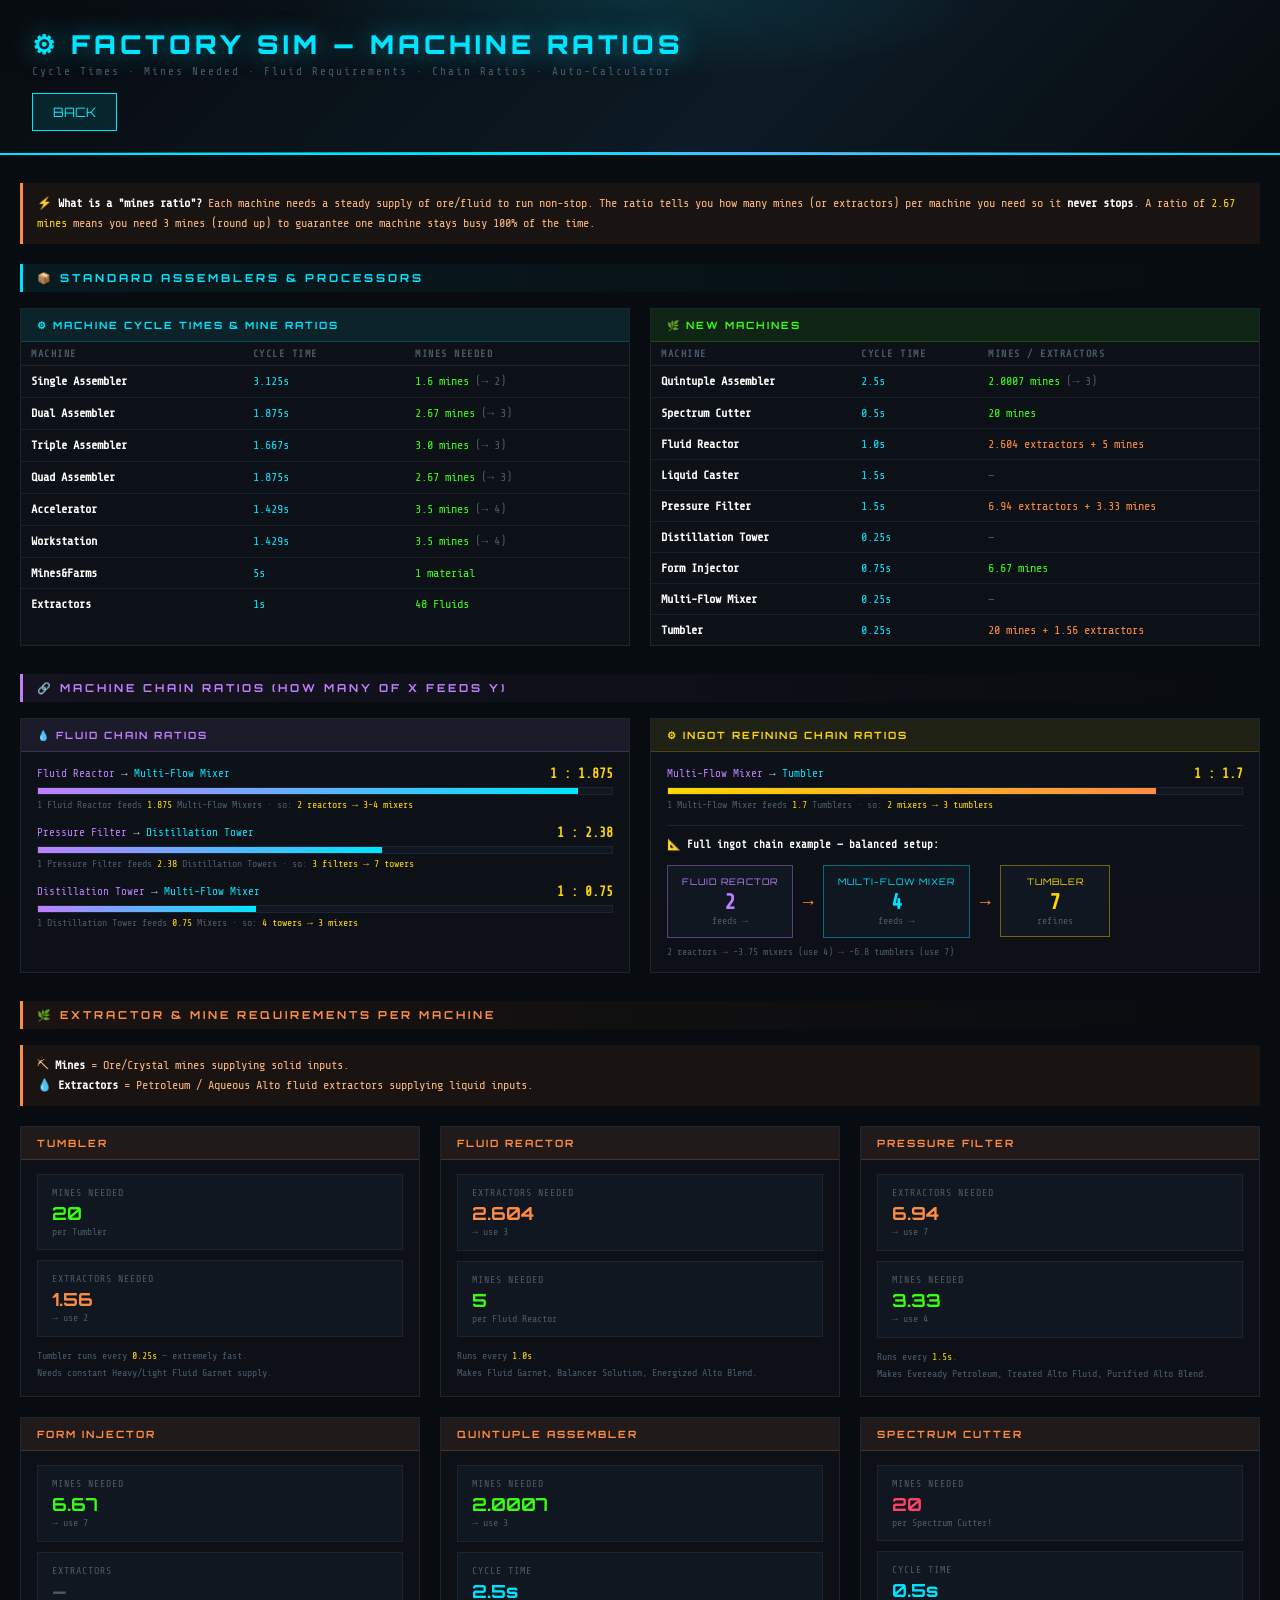
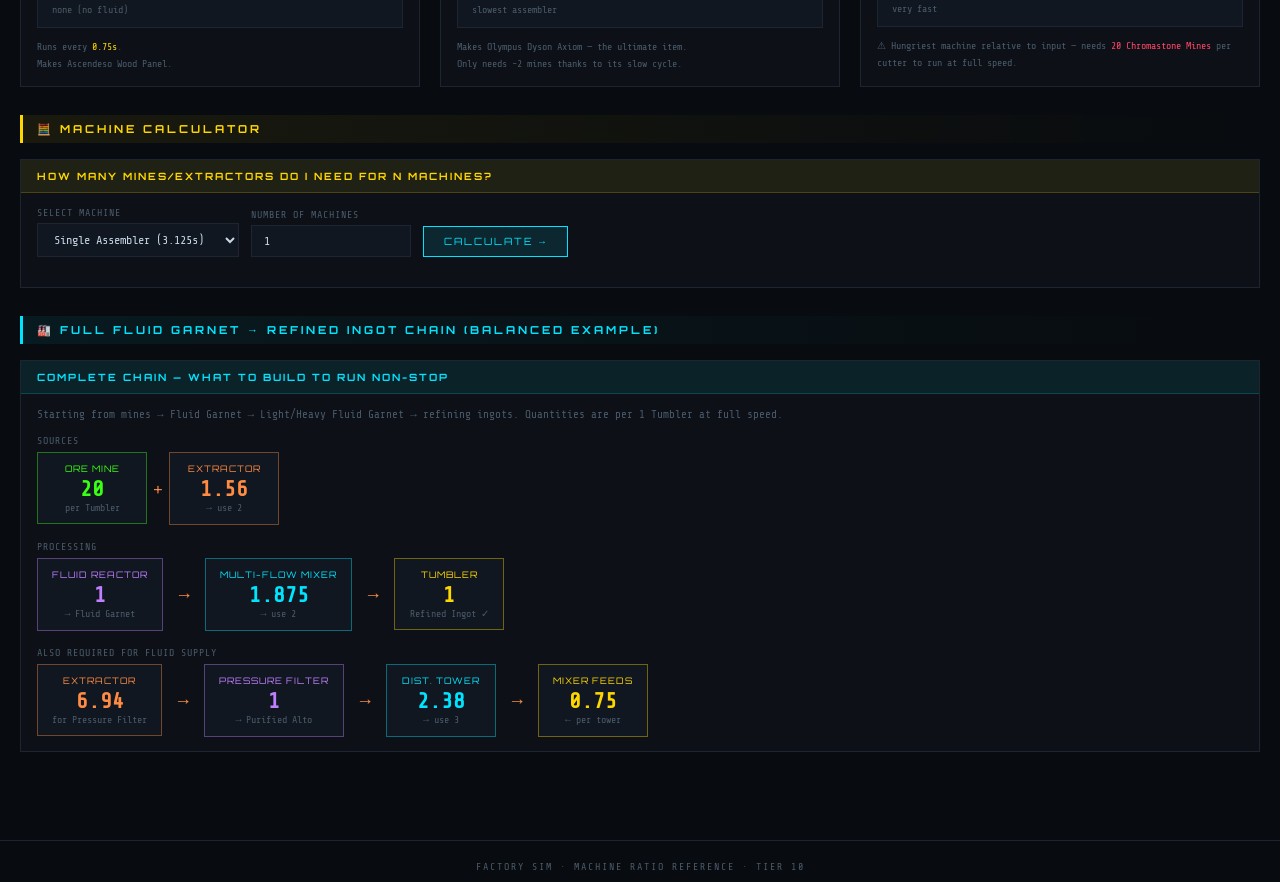
==== calc.html @ 7d34af4c "Update calc.html" ====
<!DOCTYPE html>
<html lang="en">
<head>
<meta charset="UTF-8">
<meta name="viewport" content="width=device-width, initial-scale=1.0">
<title>Factory Sim — Machine Ratios</title>
<style>
  @import url('https://fonts.googleapis.com/css2?family=Share+Tech+Mono&family=Orbitron:wght@400;700;900&family=Exo+2:wght@300;400;600;700&display=swap');

  :root {
    --bg: #080b0f;
    --panel: #0d1117;
    --panel2: #111720;
    --border: #1c2530;
    --accent: #00e5ff;
    --green: #39ff14;
    --orange: #ff8c42;
    --purple: #bf7fff;
    --gold: #ffd700;
    --red: #ff4466;
    --text: #c8d8e8;
    --dim: #4a5a6a;
  }

  * { box-sizing: border-box; margin: 0; padding: 0; }

  body {
    background: var(--bg);
    color: var(--text);
    font-family: 'Exo 2', sans-serif;
    font-size: 13px;
    min-height: 100vh;
  }

  body::before {
    content: '';
    position: fixed;
    inset: 0;
    background: repeating-linear-gradient(0deg, transparent, transparent 3px, rgba(0,229,255,0.012) 3px, rgba(0,229,255,0.012) 4px);
    pointer-events: none;
    z-index: 999;
  }

  /* ── HEADER ── */
  header {
    padding: 28px 32px 22px;
    border-bottom: 2px solid var(--accent);
    background: linear-gradient(135deg, #080b0f, #0d1a24 60%, #080b0f);
    position: relative;
    overflow: hidden;
  }
  header::after {
    content: '';
    position: absolute;
    bottom: 0; left: 0; right: 0; height: 1px;
    background: linear-gradient(90deg, transparent, var(--accent) 40%, var(--purple) 60%, transparent);
  }
  header .glow {
    position: absolute; top: -80px; left: 50%;
    transform: translateX(-50%);
    width: 700px; height: 160px;
    background: radial-gradient(ellipse, rgba(0,229,255,0.12), transparent 70%);
    pointer-events: none;
  }
  h1 {
    font-family: 'Orbitron', sans-serif;
    font-size: 26px; font-weight: 900;
    letter-spacing: 4px; text-transform: uppercase;
    color: var(--accent);
    text-shadow: 0 0 24px rgba(0,229,255,0.5);
  }
  .btn { font-family: 'Orbitron', sans-serif; padding: 10px 20px; background: rgba(0,229,255,0.1); border: 1px solid var(--accent); color: var(--accent); cursor: pointer; text-decoration: none; }
  .btn:hover { background: rgba(0,229,255,0.22); }
  .panel { background: var(--panel); border: 1px solid var(--border); padding: 20px; margin-bottom: 20px; }
  .result-item { font-family: 'Share Tech Mono', monospace; padding: 5px; border-bottom: 1px solid var(--border); display: flex; justify-content: space-between; }
  .subtitle { font-family: 'Share Tech Mono', monospace; color: var(--dim); font-size: 11px; letter-spacing: 2px; margin-top: 5px; }

  /* ── LAYOUT ── */
  .container { max-width: 1300px; margin: 0 auto; padding: 28px 20px 60px; }

  .row { display: grid; grid-template-columns: 1fr 1fr; gap: 20px; margin-bottom: 28px; }
  .row-3 { grid-template-columns: 1fr 1fr 1fr; }
  .row-1 { grid-template-columns: 1fr; }

  /* ── CARDS ── */
  .card {
    background: var(--panel);
    border: 1px solid var(--border);
    padding: 0;
    overflow: hidden;
  }

  .card-head {
    font-family: 'Orbitron', sans-serif;
    font-size: 10px; font-weight: 700;
    letter-spacing: 2px; text-transform: uppercase;
    padding: 10px 16px;
    display: flex; align-items: center; gap: 8px;
  }
  .card-head.cyan  { background: rgba(0,229,255,0.08); color: var(--accent);  border-bottom: 1px solid rgba(0,229,255,0.2); }
  .card-head.green { background: rgba(57,255,20,0.08);  color: var(--green);   border-bottom: 1px solid rgba(57,255,20,0.2); }
  .card-head.orange{ background: rgba(255,140,66,0.08); color: var(--orange);  border-bottom: 1px solid rgba(255,140,66,0.2); }
  .card-head.purple{ background: rgba(191,127,255,0.08);color: var(--purple);  border-bottom: 1px solid rgba(191,127,255,0.2); }
  .card-head.gold  { background: rgba(255,215,0,0.08);  color: var(--gold);    border-bottom: 1px solid rgba(255,215,0,0.2); }

  .card-body { padding: 14px 16px; }

  /* ── MACHINE TABLE ── */
  .mtable { width: 100%; border-collapse: collapse; }
  .mtable th {
    font-family: 'Share Tech Mono', monospace;
    font-size: 10px; letter-spacing: 1.5px; text-transform: uppercase;
    color: var(--dim); padding: 6px 10px; text-align: left;
    border-bottom: 1px solid var(--border);
  }
  .mtable td {
    font-family: 'Share Tech Mono', monospace;
    font-size: 12px; padding: 8px 10px;
    border-bottom: 1px solid rgba(28,37,48,0.7);
    vertical-align: middle;
  }
  .mtable tr:last-child td { border-bottom: none; }
  .mtable tr:hover td { background: rgba(0,229,255,0.03); }

  .mname { color: #fff; font-weight: 600; }
  .mtime { color: var(--accent); }
  .mmines { color: var(--green); }
  .mextract { color: var(--orange); }

  /* ── RATIO BARS ── */
  .ratio-item {
    margin-bottom: 14px;
  }
  .ratio-item:last-child { margin-bottom: 0; }

  .ratio-label {
    font-family: 'Share Tech Mono', monospace;
    font-size: 11px; color: var(--text);
    margin-bottom: 6px;
    display: flex; justify-content: space-between; align-items: center;
  }
  .ratio-label .from { color: var(--purple); }
  .ratio-label .to   { color: var(--accent); }
  .ratio-label .val  { color: var(--gold); font-weight: 700; font-size: 13px; }

  .ratio-track {
    height: 8px; background: var(--panel2);
    border: 1px solid var(--border); position: relative; overflow: hidden;
  }
  .ratio-fill {
    height: 100%; position: absolute; top: 0; left: 0;
    background: linear-gradient(90deg, var(--purple), var(--accent));
    transition: width 0.6s cubic-bezier(.4,0,.2,1);
  }

  /* ── CHAIN FLOW ── */
  .chain-flow {
    display: flex; flex-wrap: wrap;
    align-items: center; gap: 0;
  }

  .chain-node {
    background: var(--panel2);
    border: 1px solid var(--border);
    padding: 10px 14px;
    text-align: center;
    min-width: 110px;
    position: relative;
  }
  .chain-node .cn-name {
    font-family: 'Orbitron', sans-serif;
    font-size: 9px; letter-spacing: 1px;
    text-transform: uppercase; margin-bottom: 4px;
  }
  .chain-node .cn-count {
    font-family: 'Share Tech Mono', monospace;
    font-size: 22px; font-weight: 700; line-height: 1;
  }
  .chain-node .cn-label {
    font-family: 'Share Tech Mono', monospace;
    font-size: 10px; color: var(--dim); margin-top: 2px;
  }

  .chain-arrow {
    font-size: 18px; color: var(--orange);
    padding: 0 6px; flex-shrink: 0;
  }

  .cn-mine  { border-color: rgba(57,255,20,0.4);  }
  .cn-mine .cn-name  { color: var(--green); }
  .cn-mine .cn-count { color: var(--green); }

  .cn-extract { border-color: rgba(255,140,66,0.4); }
  .cn-extract .cn-name  { color: var(--orange); }
  .cn-extract .cn-count { color: var(--orange); }

  .cn-machine { border-color: rgba(0,229,255,0.4);  }
  .cn-machine .cn-name  { color: var(--accent); }
  .cn-machine .cn-count { color: var(--accent); }

  .cn-machine2 { border-color: rgba(191,127,255,0.4); }
  .cn-machine2 .cn-name  { color: var(--purple); }
  .cn-machine2 .cn-count { color: var(--purple); }

  /* ── CALCULATOR ── */
  .calc-row {
    display: flex; gap: 12px; align-items: flex-end; margin-bottom: 16px; flex-wrap: wrap;
  }
  .calc-group { display: flex; flex-direction: column; gap: 5px; }
  .calc-group label {
    font-family: 'Share Tech Mono', monospace;
    font-size: 10px; color: var(--dim); letter-spacing: 1px; text-transform: uppercase;
  }
  select, input[type=number] {
    background: var(--panel2);
    border: 1px solid var(--border);
    color: var(--text);
    font-family: 'Share Tech Mono', monospace;
    font-size: 12px;
    padding: 8px 12px;
    outline: none;
    min-width: 160px;
    transition: border-color 0.2s;
  }
  select:focus, input[type=number]:focus { border-color: var(--accent); }
  select option { background: #111720; }

  .calc-btn {
    background: rgba(0,229,255,0.1);
    border: 1px solid var(--accent);
    color: var(--accent);
    font-family: 'Orbitron', monospace;
    font-size: 10px; letter-spacing: 2px;
    padding: 8px 20px; cursor: pointer;
    text-transform: uppercase; transition: all 0.2s;
  }
  .calc-btn:hover { background: rgba(0,229,255,0.2); }

  .calc-result {
    background: var(--panel2);
    border: 1px solid var(--border);
    padding: 14px 16px;
    font-family: 'Share Tech Mono', monospace;
    font-size: 12px;
    line-height: 2;
    min-height: 60px;
    display: none;
  }
  .calc-result.show { display: block; }
  .cr-line { display: flex; align-items: center; gap: 10px; flex-wrap: wrap; }
  .cr-num  { font-size: 20px; font-weight: 700; color: var(--gold); }
  .cr-unit { color: var(--dim); }
  .cr-sep  { color: var(--border); margin: 0 4px; }

  /* ── NOTE BOX ── */
  .note {
    background: rgba(255,140,66,0.07);
    border-left: 3px solid var(--orange);
    padding: 10px 14px; margin-bottom: 20px;
    font-size: 12px; color: #ffb87a;
    font-family: 'Share Tech Mono', monospace;
    line-height: 1.7;
  }

  .info-grid {
    display: grid; grid-template-columns: repeat(auto-fill, minmax(200px, 1fr));
    gap: 10px;
  }
  .info-tile {
    background: var(--panel2);
    border: 1px solid var(--border);
    padding: 12px 14px;
  }
  .info-tile .it-label {
    font-family: 'Share Tech Mono', monospace;
    font-size: 10px; color: var(--dim); letter-spacing: 1px;
    text-transform: uppercase; margin-bottom: 4px;
  }
  .info-tile .it-val {
    font-family: 'Orbitron', sans-serif;
    font-size: 18px; font-weight: 700;
  }
  .info-tile .it-sub {
    font-family: 'Share Tech Mono', monospace;
    font-size: 10px; color: var(--dim); margin-top: 2px;
  }

  /* section title */
  .sec-title {
    font-family: 'Orbitron', sans-serif;
    font-size: 11px; font-weight: 700; letter-spacing: 3px;
    text-transform: uppercase;
    padding: 7px 14px;
    margin-bottom: 16px;
    border-left: 3px solid var(--accent);
    background: linear-gradient(90deg, rgba(0,229,255,0.07), transparent);
    color: var(--accent);
  }
  .sec-title.green  { border-color: var(--green);  background: linear-gradient(90deg,rgba(57,255,20,.07),transparent); color:var(--green); }
  .sec-title.orange { border-color: var(--orange); background: linear-gradient(90deg,rgba(255,140,66,.07),transparent); color:var(--orange); }
  .sec-title.purple { border-color: var(--purple); background: linear-gradient(90deg,rgba(191,127,255,.07),transparent); color:var(--purple); }
  .sec-title.gold   { border-color: var(--gold);   background: linear-gradient(90deg,rgba(255,215,0,.07),transparent); color:var(--gold); }

  /* highlight */
  em { font-style: normal; color: var(--gold); }
  strong { color: #fff; }

  @media(max-width:700px) {
    .row, .row-3 { grid-template-columns: 1fr; }
    h1 { font-size: 18px; }
    .chain-flow { flex-direction: column; align-items: flex-start; }
    .chain-arrow { transform: rotate(90deg); }
  }
</style>
</head>
<body>

<header>
  <div class="glow"></div>
  <h1>⚙ Factory Sim — Machine Ratios</h1>
  <div class="subtitle">Cycle Times · Mines Needed · Fluid Requirements · Chain Ratios · Auto-Calculator</div>
  <div style="margin-top: 15px;">
  <a href="index.html" class="btn btn-primary" style="text-decoration: none; display: inline-block;">
     BACK
  </a>
  </div>
</header>

<div class="container">

  <!-- INTRO NOTE -->
  <div class="note">
    ⚡ <strong>What is a "mines ratio"?</strong>  Each machine needs a steady supply of ore/fluid to run non-stop.
    The ratio tells you how many mines (or extractors) per machine you need so it <strong>never stops</strong>.
    A ratio of <em>2.67 mines</em> means you need 3 mines (round up) to guarantee one machine stays busy 100% of the time.
  </div>

  <!-- ═══════════════════════════════════════════════ -->
  <!--  SECTION 1 — STANDARD MACHINES                  -->
  <!-- ═══════════════════════════════════════════════ -->
  <div class="sec-title">📦 Standard Assemblers & Processors</div>

  <div class="row">
    <div class="card">
      <div class="card-head cyan">⚙ Machine Cycle Times & Mine Ratios</div>
      <div class="card-body" style="padding:0;">
        <table class="mtable">
          <tr>
            <th>Machine</th>
            <th>Cycle Time</th>
            <th>Mines Needed</th>
          </tr>
          <tr>
            <td class="mname">Single Assembler</td>
            <td class="mtime">3.125s</td>
            <td class="mmines">1.6 mines <span style="color:var(--dim)">(→ 2)</span></td>
          </tr>
          <tr>
            <td class="mname">Dual Assembler</td>
            <td class="mtime">1.875s</td>
            <td class="mmines">2.67 mines <span style="color:var(--dim)">(→ 3)</span></td>
          </tr>
          <tr>
            <td class="mname">Triple Assembler</td>
            <td class="mtime">1.667s</td>
            <td class="mmines">3.0 mines <span style="color:var(--dim)">(→ 3)</span></td>
          </tr>
          <tr>
            <td class="mname">Quad Assembler</td>
            <td class="mtime">1.875s</td>
            <td class="mmines">2.67 mines <span style="color:var(--dim)">(→ 3)</span></td>
          </tr>
          <tr>
            <td class="mname">Accelerator</td>
            <td class="mtime">1.429s</td>
            <td class="mmines">3.5 mines <span style="color:var(--dim)">(→ 4)</span></td>
          </tr>
          <tr>
            <td class="mname">Workstation</td>
            <td class="mtime">1.429s</td>
            <td class="mmines">3.5 mines <span style="color:var(--dim)">(→ 4)</span></td>
          </tr>
          <tr>
            <td class="mname">Mines&Farms</td>
            <td class="mtime">5s</td>
            <td class="mmines">1 material</td>
          </tr>
          <tr>
            <td class="mname">Extractors</td>
            <td class="mtime">1s</td>
            <td class="mmines">48 Fluids</td>
          </tr>
        </table>
      </div>
    </div>

    <div class="card">
      <div class="card-head green">🌿 New Machines</div>
      <div class="card-body" style="padding:0;">
        <table class="mtable">
          <tr>
            <th>Machine</th>
            <th>Cycle Time</th>
            <th>Mines / Extractors</th>
          </tr>
          <tr>
            <td class="mname">Quintuple Assembler</td>
            <td class="mtime">2.5s</td>
            <td class="mmines">2.0007 mines <span style="color:var(--dim)">(→ 3)</span></td>
          </tr>
          <tr>
            <td class="mname">Spectrum Cutter</td>
            <td class="mtime">0.5s</td>
            <td class="mmines">20 mines</td>
          </tr>
          <tr>
            <td class="mname">Fluid Reactor</td>
            <td class="mtime">1.0s</td>
            <td class="mextract">2.604 extractors + 5 mines</td>
          </tr>
          <tr>
            <td class="mname">Liquid Caster</td>
            <td class="mtime">1.5s</td>
            <td class="mmines" style="color:var(--dim)">—</td>
          </tr>
          <tr>
            <td class="mname">Pressure Filter</td>
            <td class="mtime">1.5s</td>
            <td class="mextract">6.94 extractors + 3.33 mines</td>
          </tr>
          <tr>
            <td class="mname">Distillation Tower</td>
            <td class="mtime">0.25s</td>
            <td class="mmines" style="color:var(--dim)">—</td>
          </tr>
          <tr>
            <td class="mname">Form Injector</td>
            <td class="mtime">0.75s</td>
            <td class="mmines">6.67 mines</td>
          </tr>
          <tr>
            <td class="mname">Multi-Flow Mixer</td>
            <td class="mtime">0.25s</td>
            <td class="mmines" style="color:var(--dim)">—</td>
          </tr>
          <tr>
            <td class="mname">Tumbler</td>
            <td class="mtime">0.25s</td>
            <td class="mextract">20 mines + 1.56 extractors</td>
          </tr>
        </table>
      </div>
    </div>
  </div>

  <!-- ═══════════════════════════════════════════════ -->
  <!--  SECTION 2 — CHAIN RATIOS                       -->
  <!-- ═══════════════════════════════════════════════ -->
  <div class="sec-title purple">🔗 Machine Chain Ratios (how many of X feeds Y)</div>

  <div class="row">
    <!-- Fluid chain -->
    <div class="card">
      <div class="card-head purple">💧 Fluid Chain Ratios</div>
      <div class="card-body">

        <div class="ratio-item">
          <div class="ratio-label">
            <span><span class="from">Fluid Reactor</span> → <span class="to">Multi-Flow Mixer</span></span>
            <span class="val">1 : 1.875</span>
          </div>
          <div class="ratio-track"><div class="ratio-fill" style="width:94%"></div></div>
          <div style="font-family:Share Tech Mono,monospace;font-size:10px;color:var(--dim);margin-top:4px;">
            1 Fluid Reactor feeds <em>1.875</em> Multi-Flow Mixers · so: <em>2 reactors → 3-4 mixers</em>
          </div>
        </div>

        <div class="ratio-item">
          <div class="ratio-label">
            <span><span class="from">Pressure Filter</span> → <span class="to">Distillation Tower</span></span>
            <span class="val">1 : 2.38</span>
          </div>
          <div class="ratio-track"><div class="ratio-fill" style="width:60%"></div></div>
          <div style="font-family:Share Tech Mono,monospace;font-size:10px;color:var(--dim);margin-top:4px;">
            1 Pressure Filter feeds <em>2.38</em> Distillation Towers · so: <em>3 filters → 7 towers</em>
          </div>
        </div>

        <div class="ratio-item">
          <div class="ratio-label">
            <span><span class="from">Distillation Tower</span> → <span class="to">Multi-Flow Mixer</span></span>
            <span class="val">1 : 0.75</span>
          </div>
          <div class="ratio-track"><div class="ratio-fill" style="width:38%"></div></div>
          <div style="font-family:Share Tech Mono,monospace;font-size:10px;color:var(--dim);margin-top:4px;">
            1 Distillation Tower feeds <em>0.75</em> Mixers · so: <em>4 towers → 3 mixers</em>
          </div>
        </div>

      </div>
    </div>

    <!-- Ingot chain -->
    <div class="card">
      <div class="card-head gold">⚙ Ingot Refining Chain Ratios</div>
      <div class="card-body">

        <div class="ratio-item">
          <div class="ratio-label">
            <span><span class="from">Multi-Flow Mixer</span> → <span class="to">Tumbler</span></span>
            <span class="val">1 : 1.7</span>
          </div>
          <div class="ratio-track"><div class="ratio-fill" style="background:linear-gradient(90deg,var(--gold),var(--orange));width:85%"></div></div>
          <div style="font-family:Share Tech Mono,monospace;font-size:10px;color:var(--dim);margin-top:4px;">
            1 Multi-Flow Mixer feeds <em>1.7</em> Tumblers · so: <em>2 mixers → 3 tumblers</em>
          </div>
        </div>

        <div style="font-family:Share Tech Mono,monospace;font-size:11px;color:var(--text);padding:12px 0 6px;border-top:1px solid var(--border);margin-top:10px;">
          📐 <strong>Full ingot chain example — balanced setup:</strong>
        </div>
        <div class="chain-flow" style="margin-top:8px;">
          <div class="chain-node cn-machine2">
            <div class="cn-name">Fluid Reactor</div>
            <div class="cn-count" style="color:var(--purple);">2</div>
            <div class="cn-label">feeds →</div>
          </div>
          <div class="chain-arrow">→</div>
          <div class="chain-node cn-machine">
            <div class="cn-name">Multi-Flow Mixer</div>
            <div class="cn-count" style="color:var(--accent);">4</div>
            <div class="cn-label">feeds →</div>
          </div>
          <div class="chain-arrow">→</div>
          <div class="chain-node cn-machine" style="border-color:rgba(255,215,0,0.4);">
            <div class="cn-name" style="color:var(--gold);">Tumbler</div>
            <div class="cn-count" style="color:var(--gold);">7</div>
            <div class="cn-label">refines</div>
          </div>
        </div>
        <div style="font-family:Share Tech Mono,monospace;font-size:10px;color:var(--dim);margin-top:8px;">
          2 reactors → ~3.75 mixers (use 4) → ~6.8 tumblers (use 7)
        </div>

      </div>
    </div>
  </div>

  <!-- ═══════════════════════════════════════════════ -->
  <!--  SECTION 3 — EXTRACTOR REQUIREMENTS             -->
  <!-- ═══════════════════════════════════════════════ -->
  <div class="sec-title orange">🌿 Extractor & Mine Requirements Per Machine</div>

  <div class="note">
    ⛏ <strong>Mines</strong> = Ore/Crystal mines supplying solid inputs.<br>
    💧 <strong>Extractors</strong> = Petroleum / Aqueous Alto fluid extractors supplying liquid inputs.
  </div>

  <div class="row row-3">
    <div class="card">
      <div class="card-head orange">Tumbler</div>
      <div class="card-body">
        <div class="info-grid">
          <div class="info-tile">
            <div class="it-label">Mines needed</div>
            <div class="it-val" style="color:var(--green);">20</div>
            <div class="it-sub">per Tumbler</div>
          </div>
          <div class="info-tile">
            <div class="it-label">Extractors needed</div>
            <div class="it-val" style="color:var(--orange);">1.56</div>
            <div class="it-sub">→ use 2</div>
          </div>
        </div>
        <div style="font-family:Share Tech Mono,monospace;font-size:10px;color:var(--dim);margin-top:10px;line-height:1.7;">
          Tumbler runs every <em>0.25s</em> — extremely fast.<br>
          Needs constant Heavy/Light Fluid Garnet supply.
        </div>
      </div>
    </div>

    <div class="card">
      <div class="card-head orange">Fluid Reactor</div>
      <div class="card-body">
        <div class="info-grid">
          <div class="info-tile">
            <div class="it-label">Extractors needed</div>
            <div class="it-val" style="color:var(--orange);">2.604</div>
            <div class="it-sub">→ use 3</div>
          </div>
          <div class="info-tile">
            <div class="it-label">Mines needed</div>
            <div class="it-val" style="color:var(--green);">5</div>
            <div class="it-sub">per Fluid Reactor</div>
          </div>
        </div>
        <div style="font-family:Share Tech Mono,monospace;font-size:10px;color:var(--dim);margin-top:10px;line-height:1.7;">
          Runs every <em>1.0s</em>.<br>
          Makes Fluid Garnet, Balancer Solution, Energized Alto Blend.
        </div>
      </div>
    </div>

    <div class="card">
      <div class="card-head orange">Pressure Filter</div>
      <div class="card-body">
        <div class="info-grid">
          <div class="info-tile">
            <div class="it-label">Extractors needed</div>
            <div class="it-val" style="color:var(--orange);">6.94</div>
            <div class="it-sub">→ use 7</div>
          </div>
          <div class="info-tile">
            <div class="it-label">Mines needed</div>
            <div class="it-val" style="color:var(--green);">3.33</div>
            <div class="it-sub">→ use 4</div>
          </div>
        </div>
        <div style="font-family:Share Tech Mono,monospace;font-size:10px;color:var(--dim);margin-top:10px;line-height:1.7;">
          Runs every <em>1.5s</em>.<br>
          Makes Eveready Petroleum, Treated Alto Fluid, Purified Alto Blend.
        </div>
      </div>
    </div>

    <div class="card">
      <div class="card-head orange">Form Injector</div>
      <div class="card-body">
        <div class="info-grid">
          <div class="info-tile">
            <div class="it-label">Mines needed</div>
            <div class="it-val" style="color:var(--green);">6.67</div>
            <div class="it-sub">→ use 7</div>
          </div>
          <div class="info-tile">
            <div class="it-label">Extractors</div>
            <div class="it-val" style="color:var(--dim);">—</div>
            <div class="it-sub">none (no fluid)</div>
          </div>
        </div>
        <div style="font-family:Share Tech Mono,monospace;font-size:10px;color:var(--dim);margin-top:10px;line-height:1.7;">
          Runs every <em>0.75s</em>.<br>
          Makes Ascendeso Wood Panel.
        </div>
      </div>
    </div>

    <div class="card">
      <div class="card-head orange">Quintuple Assembler</div>
      <div class="card-body">
        <div class="info-grid">
          <div class="info-tile">
            <div class="it-label">Mines needed</div>
            <div class="it-val" style="color:var(--green);">2.0007</div>
            <div class="it-sub">→ use 3</div>
          </div>
          <div class="info-tile">
            <div class="it-label">Cycle time</div>
            <div class="it-val" style="color:var(--accent);">2.5s</div>
            <div class="it-sub">slowest assembler</div>
          </div>
        </div>
        <div style="font-family:Share Tech Mono,monospace;font-size:10px;color:var(--dim);margin-top:10px;line-height:1.7;">
          Makes Olympus Dyson Axiom — the ultimate item.<br>
          Only needs ~2 mines thanks to its slow cycle.
        </div>
      </div>
    </div>

    <div class="card">
      <div class="card-head orange">Spectrum Cutter</div>
      <div class="card-body">
        <div class="info-grid">
          <div class="info-tile">
            <div class="it-label">Mines needed</div>
            <div class="it-val" style="color:var(--red);">20</div>
            <div class="it-sub">per Spectrum Cutter!</div>
          </div>
          <div class="info-tile">
            <div class="it-label">Cycle time</div>
            <div class="it-val" style="color:var(--accent);">0.5s</div>
            <div class="it-sub">very fast</div>
          </div>
        </div>
        <div style="font-family:Share Tech Mono,monospace;font-size:10px;color:var(--dim);margin-top:10px;line-height:1.7;">
          ⚠ Hungriest machine relative to input — needs <em style="color:var(--red)">20 Chromastone Mines</em> per cutter to run at full speed.
        </div>
      </div>
    </div>
  </div>

  <!-- ═══════════════════════════════════════════════ -->
  <!--  SECTION 4 — CALCULATOR                         -->
  <!-- ═══════════════════════════════════════════════ -->
 <div class="sec-title gold">🧮 Machine Calculator</div>

  <div class="card" style="margin-bottom:28px;">
    <div class="card-head gold">How many mines/extractors do I need for N machines?</div>
    <div class="card-body">
      <div class="calc-row">
        <div class="calc-group">
          <label>Select Machine</label>
          <select id="calcMachine">
            <option value="single">Single Assembler (3.125s)</option>
            <option value="dual">Dual Assembler (1.875s)</option>
            <option value="quad">Quad Assembler (1.875s)</option>
            <option value="triple">Triple Assembler (1.667s)</option>
            <option value="accel">Accelerator (1.429s)</option>
            <option value="workstation">Workstation (1.429s)</option>
            <option value="quint">Quintuple Assembler (2.5s)</option>
            <option value="spectrum">Spectrum Cutter (0.5s)</option>
            <option value="reactor">Fluid Reactor (1.0s)</option>
            <option value="filter">Pressure Filter (1.5s)</option>
            <option value="distill">Distillation Tower (0.25s)</option>
            <option value="formInj">Form Injector (0.75s)</option>
            <option value="mixer">Multi-Flow Mixer (0.25s)</option>
            <option value="tumbler">Tumbler (0.25s)</option>
          </select>
        </div>
        <div class="calc-group">
          <label>Number of Machines</label>
          <input type="number" id="calcCount" value="1" min="1" max="500" style="width:100px;">
        </div>
        <button class="calc-btn" onclick="calculate()">Calculate →</button>
      </div>
      <div class="calc-result" id="calcResult"></div>
    </div>
  </div>

  <!-- ═══════════════════════════════════════════════ -->
  <!--  SECTION 5 — VISUAL FULL CHAIN                  -->
  <!-- ═══════════════════════════════════════════════ -->
  <div class="sec-title">🏭 Full Fluid Garnet → Refined Ingot Chain (Balanced Example)</div>

  <div class="card" style="margin-bottom:28px;">
    <div class="card-head cyan">Complete chain — what to build to run non-stop</div>
    <div class="card-body">
      <div style="font-family:Share Tech Mono,monospace;font-size:11px;color:var(--dim);margin-bottom:14px;">
        Starting from mines → Fluid Garnet → Light/Heavy Fluid Garnet → refining ingots. Quantities are per 1 Tumbler at full speed.
      </div>

      <!-- Row 1: Sources -->
      <div style="font-family:Share Tech Mono,monospace;font-size:10px;color:var(--dim);margin-bottom:6px;letter-spacing:1px;text-transform:uppercase;">Sources</div>
      <div class="chain-flow" style="margin-bottom:16px;">
        <div class="chain-node cn-mine">
          <div class="cn-name">Ore Mine</div>
          <div class="cn-count">20</div>
          <div class="cn-label">per Tumbler</div>
        </div>
        <div class="chain-arrow">+</div>
        <div class="chain-node cn-extract">
          <div class="cn-name">Extractor</div>
          <div class="cn-count">1.56</div>
          <div class="cn-label">→ use 2</div>
        </div>
      </div>

      <!-- Row 2: Processing -->
      <div style="font-family:Share Tech Mono,monospace;font-size:10px;color:var(--dim);margin-bottom:6px;letter-spacing:1px;text-transform:uppercase;">Processing</div>
      <div class="chain-flow" style="margin-bottom:16px;flex-wrap:wrap;gap:6px;">
        <div class="chain-node cn-machine2">
          <div class="cn-name">Fluid Reactor</div>
          <div class="cn-count">1</div>
          <div class="cn-label">→ Fluid Garnet</div>
        </div>
        <div class="chain-arrow">→</div>
        <div class="chain-node cn-machine">
          <div class="cn-name">Multi-Flow Mixer</div>
          <div class="cn-count">1.875</div>
          <div class="cn-label">→ use 2</div>
        </div>
        <div class="chain-arrow">→</div>
        <div class="chain-node cn-machine" style="border-color:rgba(255,215,0,0.4);">
          <div class="cn-name" style="color:var(--gold);">Tumbler</div>
          <div class="cn-count" style="color:var(--gold);">1</div>
          <div class="cn-label">Refined Ingot ✓</div>
        </div>
      </div>

      <!-- Row 3: Also Needed -->
      <div style="font-family:Share Tech Mono,monospace;font-size:10px;color:var(--dim);margin-bottom:6px;letter-spacing:1px;text-transform:uppercase;">Also Required for Fluid Supply</div>
      <div class="chain-flow" style="gap:6px;">
        <div class="chain-node cn-extract">
          <div class="cn-name">Extractor</div>
          <div class="cn-count">6.94</div>
          <div class="cn-label">for Pressure Filter</div>
        </div>
        <div class="chain-arrow">→</div>
        <div class="chain-node cn-machine2">
          <div class="cn-name">Pressure Filter</div>
          <div class="cn-count">1</div>
          <div class="cn-label">→ Purified Alto</div>
        </div>
        <div class="chain-arrow">→</div>
        <div class="chain-node cn-machine">
          <div class="cn-name">Dist. Tower</div>
          <div class="cn-count">2.38</div>
          <div class="cn-label">→ use 3</div>
        </div>
        <div class="chain-arrow">→</div>
        <div class="chain-node cn-machine" style="border-color:rgba(255,215,0,0.4);">
          <div class="cn-name" style="color:var(--gold);">Mixer feeds</div>
          <div class="cn-count" style="color:var(--gold);">0.75</div>
          <div class="cn-label">← per tower</div>
        </div>
      </div>
    </div>
  </div>

</div>

<footer style="text-align:center;padding:20px;color:var(--dim);font-family:Share Tech Mono,monospace;font-size:10px;letter-spacing:2px;border-top:1px solid var(--border);">
  FACTORY SIM · MACHINE RATIO REFERENCE · TIER 10
</footer>

<script>
const machineData = {
  single:      { name:'Single Assembler',      time:3.125, mines:1.6,     extractors:0,    mineLabel:'ore mines',  extractLabel:'' },
  dual:        { name:'Dual Assembler',         time:1.875, mines:2.67,    extractors:0,    mineLabel:'ore mines',  extractLabel:'' },
  quad:        { name:'Quad Assembler',         time:1.875, mines:2.67,    extractors:0,    mineLabel:'ore mines',  extractLabel:'' },
  triple:      { name:'Triple Assembler',       time:1.667, mines:3.0,     extractors:0,    mineLabel:'ore mines',  extractLabel:'' },
  accel:       { name:'Accelerator',            time:1.429, mines:3.5,     extractors:0,    mineLabel:'ore mines',  extractLabel:'' },
  workstation: { name:'Workstation',            time:1.429, mines:3.5,     extractors:0,    mineLabel:'ore mines',  extractLabel:'' },
  quint:       { name:'Quintuple Assembler',    time:2.5,   mines:2.0007,  extractors:0,    mineLabel:'ore mines',  extractLabel:'' },
  spectrum:    { name:'Spectrum Cutter',        time:0.5,   mines:20,      extractors:0,    mineLabel:'Chromastone mines', extractLabel:'' },
  reactor:     { name:'Fluid Reactor',          time:1.0,   mines:5,       extractors:2.604,mineLabel:'ore mines',  extractLabel:'fluid extractors' },
  filter:      { name:'Pressure Filter',        time:1.5,   mines:3.33,    extractors:6.94, mineLabel:'ore mines',  extractLabel:'fluid extractors' },
  distill:     { name:'Distillation Tower',     time:0.25,  mines:0,       extractors:0,    mineLabel:'',           extractLabel:'' },
  formInj:     { name:'Form Injector',          time:0.75,  mines:6.67,    extractors:0,    mineLabel:'ore mines',  extractLabel:'' },
  mixer:       { name:'Multi-Flow Mixer',       time:0.25,  mines:0,       extractors:0,    mineLabel:'',           extractLabel:'' },
  tumbler:     { name:'Tumbler',                time:0.25,  mines:20,      extractors:1.56, mineLabel:'ore mines',  extractLabel:'fluid extractors' },
};

function calculate() {
  const key = document.getElementById('calcMachine').value;
  const n = parseFloat(document.getElementById('calcCount').value) || 1;
  const m = machineData[key];
  const res = document.getElementById('calcResult');

  const totalMines = m.mines * n;
  const totalExt   = m.extractors * n;
  const minesRound = Math.ceil(totalMines);
  const extRound   = Math.ceil(totalExt);

  let html = `<div style="font-family:Share Tech Mono,monospace;font-size:12px;line-height:2.2;">`;
  html += `<div class="cr-line">Running <em style="font-size:18px;color:var(--gold)">${n}</em> <strong>${m.name}</strong> machines at full speed:</div>`;
  html += `<div style="height:8px;"></div>`;

  if (totalMines > 0) {
    html += `<div class="cr-line">
      🟢 <span class="cr-num">${totalMines.toFixed(2)}</span>
      <span style="color:var(--text)">${m.mineLabel} needed</span>
      <span class="cr-sep">|</span>
      <span style="color:var(--green)">Round up → <strong style="color:#fff">${minesRound} mines</strong></span>
    </div>`;
  }

  if (totalExt > 0) {
    html += `<div class="cr-line">
      🟠 <span class="cr-num">${totalExt.toFixed(2)}</span>
      <span style="color:var(--text)">${m.extractLabel} needed</span>
      <span class="cr-sep">|</span>
      <span style="color:var(--orange)">Round up → <strong style="color:#fff">${extRound} extractors</strong></span>
    </div>`;
  }

  if (totalMines === 0 && totalExt === 0) {
    html += `<div style="color:var(--dim)">This machine is fed by other machines (no direct mine input needed).</div>`;
  }

  html += `<div style="margin-top:8px;padding-top:8px;border-top:1px solid var(--border);font-size:10px;color:var(--dim);">
    Cycle time: <em>${m.time}s</em> per machine
    · Total throughput: <em>${(n / m.time).toFixed(2)}</em> items/second
  </div>`;
  html += `</div>`;

  res.innerHTML = html;
  res.classList.add('show');
}
</script>
</body>
</html>
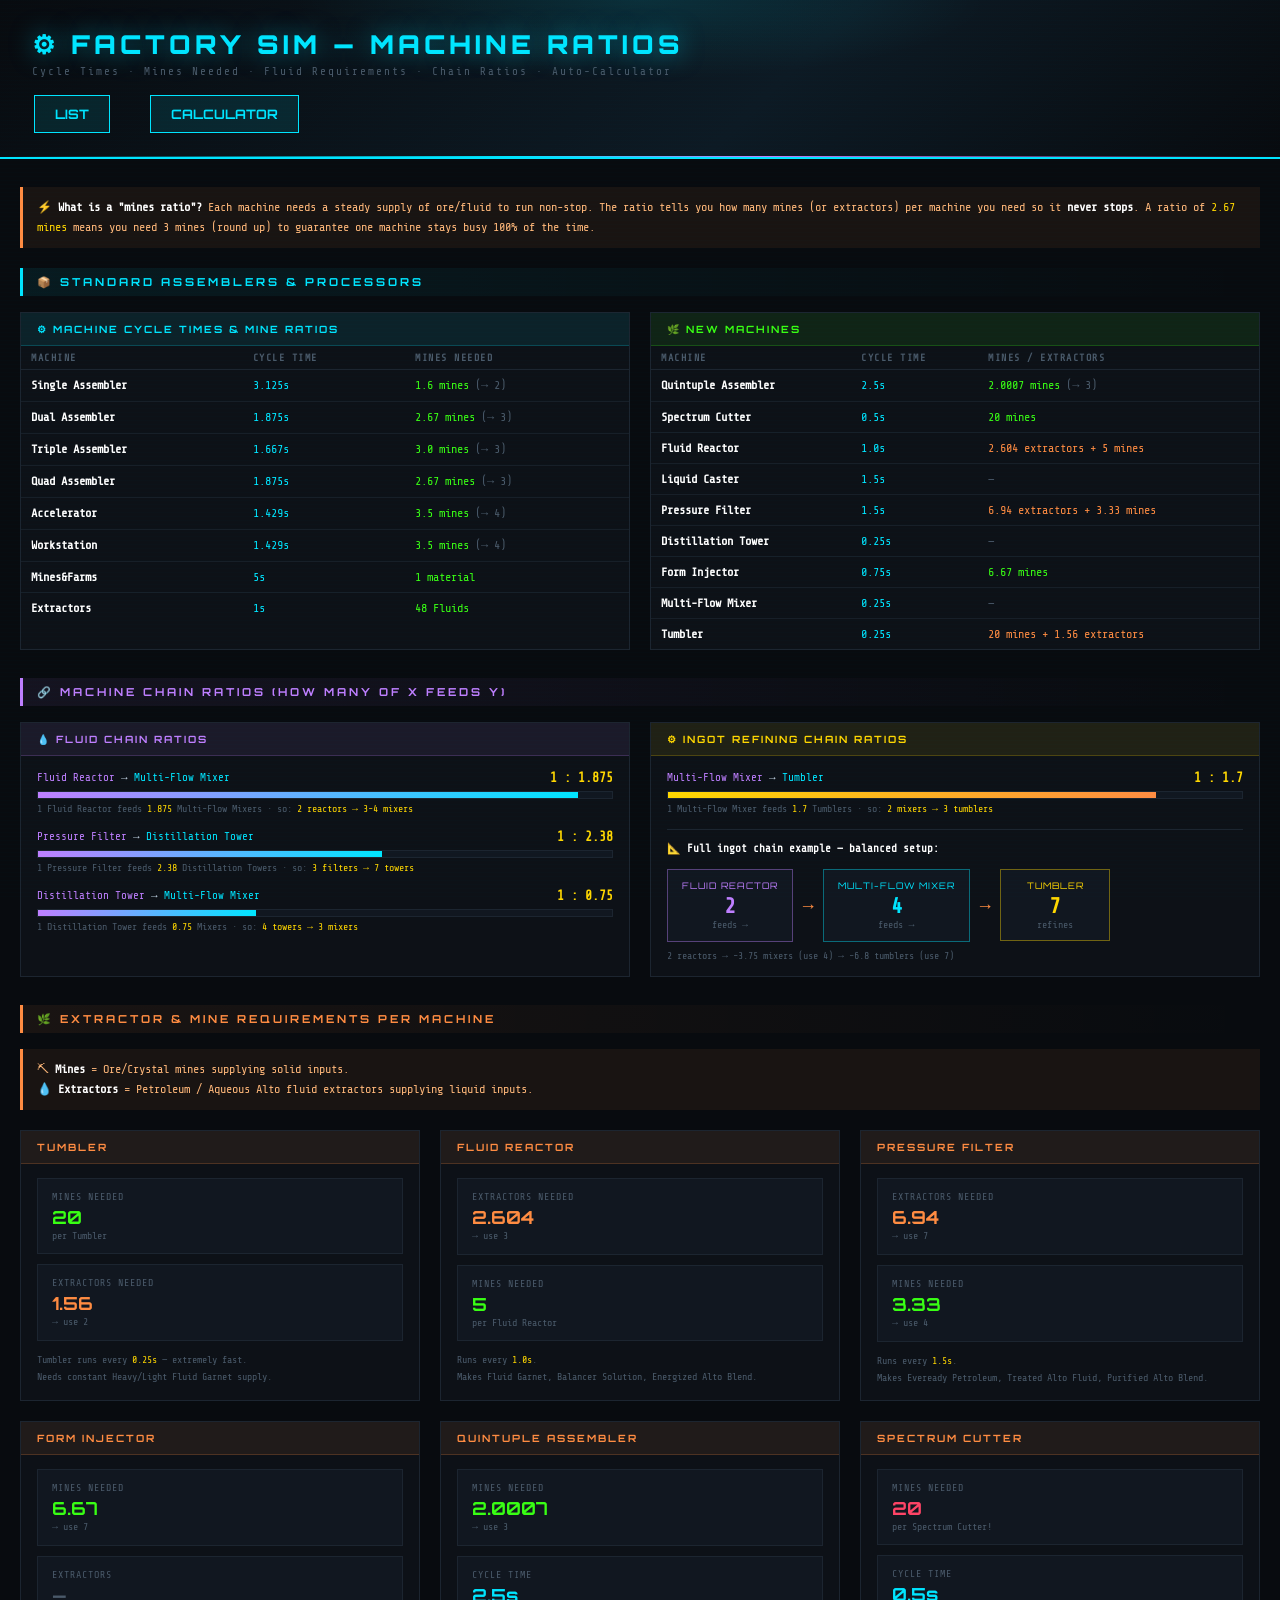
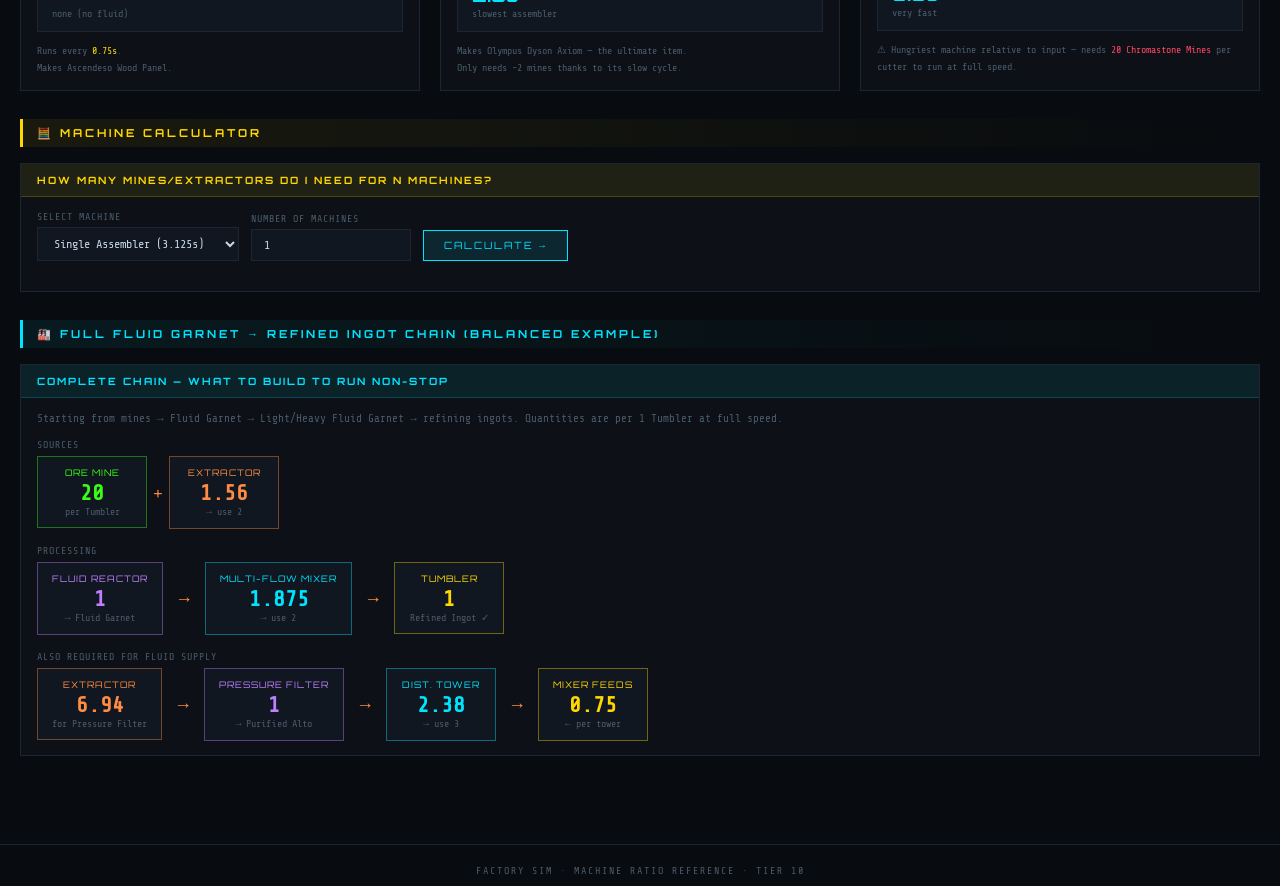
==== commit 17a82c18: "Update calc.html" ====
--- a/calc.html
+++ b/calc.html
@@ -319,11 +319,27 @@
   <div class="glow"></div>
   <h1>⚙ Factory Sim — Machine Ratios</h1>
   <div class="subtitle">Cycle Times · Mines Needed · Fluid Requirements · Chain Ratios · Auto-Calculator</div>
-  <div style="margin-top: 15px;">
-  <a href="index.html" class="btn btn-primary" style="text-decoration: none; display: inline-block;">
-     BACK
-  </a>
-  </div>
+  <table>
+   <th>
+    <div style="margin-top: 15px;">
+     <a href="index.html" class="btn btn-primary" style="text-decoration: none; display: inline-block;">
+	LIST
+     </a>
+    </th>
+    <th>
+     <td></td>
+     <td style="width: 30px;"></td> 
+     <td></td>
+    </th>
+    <th>
+     <div style="margin-top: 15px;">
+      <a href="calc2.html" class="btn btn-primary" style="text-decoration: none; display: inline-block;">
+	CALCULATOR
+      </a>
+     </div>
+    </th>
+   </table>
+
 </header>
 
 <div class="container">
@@ -817,11 +833,11 @@
 const machineData = {
   single:      { name:'Single Assembler',      time:3.125, mines:1.6,     extractors:0,    mineLabel:'ore mines',  extractLabel:'' },
   dual:        { name:'Dual Assembler',         time:1.875, mines:2.67,    extractors:0,    mineLabel:'ore mines',  extractLabel:'' },
-  quad:        { name:'Quad Assembler',         time:1.875, mines:2.67,    extractors:0,    mineLabel:'ore mines',  extractLabel:'' },
   triple:      { name:'Triple Assembler',       time:1.667, mines:3.0,     extractors:0,    mineLabel:'ore mines',  extractLabel:'' },
+  quad:        { name:'Quad Assembler',         time:1.875, mines:2.67,    extractors:0,    mineLabel:'ore mines',  extractLabel:'' }, 
+  quint:       { name:'Quintuple Assembler',    time:2.5,   mines:2.0007,  extractors:0,    mineLabel:'ore mines',  extractLabel:'' },
   accel:       { name:'Accelerator',            time:1.429, mines:3.5,     extractors:0,    mineLabel:'ore mines',  extractLabel:'' },
   workstation: { name:'Workstation',            time:1.429, mines:3.5,     extractors:0,    mineLabel:'ore mines',  extractLabel:'' },
-  quint:       { name:'Quintuple Assembler',    time:2.5,   mines:2.0007,  extractors:0,    mineLabel:'ore mines',  extractLabel:'' },
   spectrum:    { name:'Spectrum Cutter',        time:0.5,   mines:20,      extractors:0,    mineLabel:'Chromastone mines', extractLabel:'' },
   reactor:     { name:'Fluid Reactor',          time:1.0,   mines:5,       extractors:2.604,mineLabel:'ore mines',  extractLabel:'fluid extractors' },
   filter:      { name:'Pressure Filter',        time:1.5,   mines:3.33,    extractors:6.94, mineLabel:'ore mines',  extractLabel:'fluid extractors' },
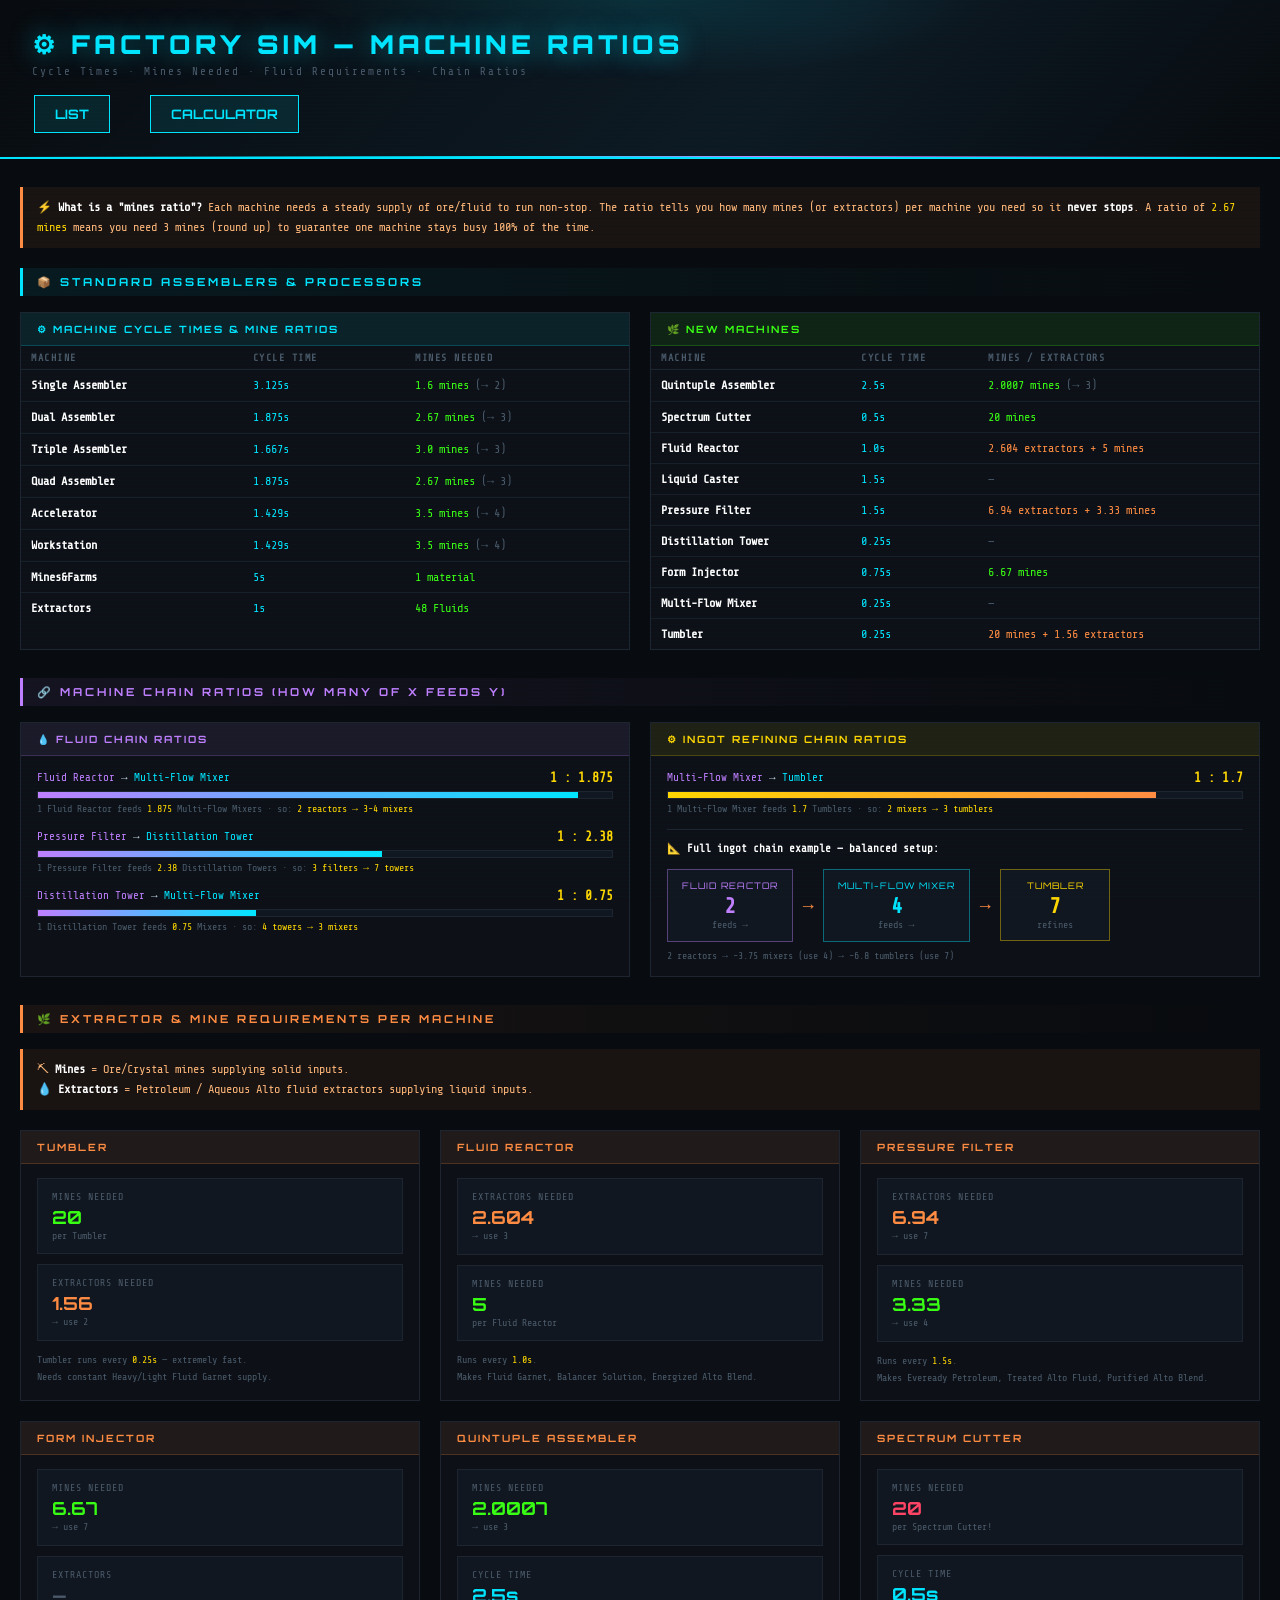
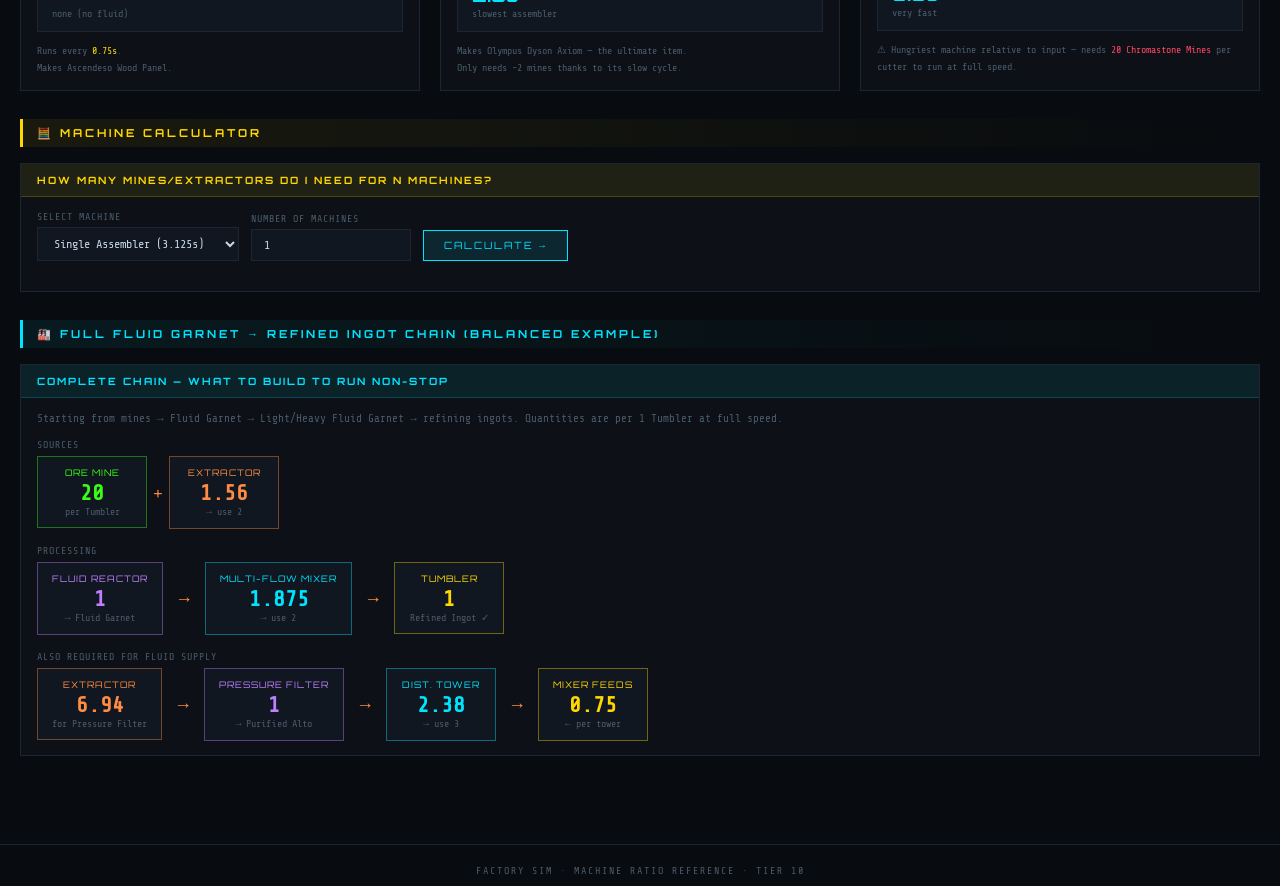
==== commit d33f929a: "Update calc.html" ====
--- a/calc.html
+++ b/calc.html
@@ -318,7 +318,7 @@
 <header>
   <div class="glow"></div>
   <h1>⚙ Factory Sim — Machine Ratios</h1>
-  <div class="subtitle">Cycle Times · Mines Needed · Fluid Requirements · Chain Ratios · Auto-Calculator</div>
+  <div class="subtitle">Cycle Times · Mines Needed · Fluid Requirements · Chain Ratios</div>
   <table>
    <th>
     <div style="margin-top: 15px;">
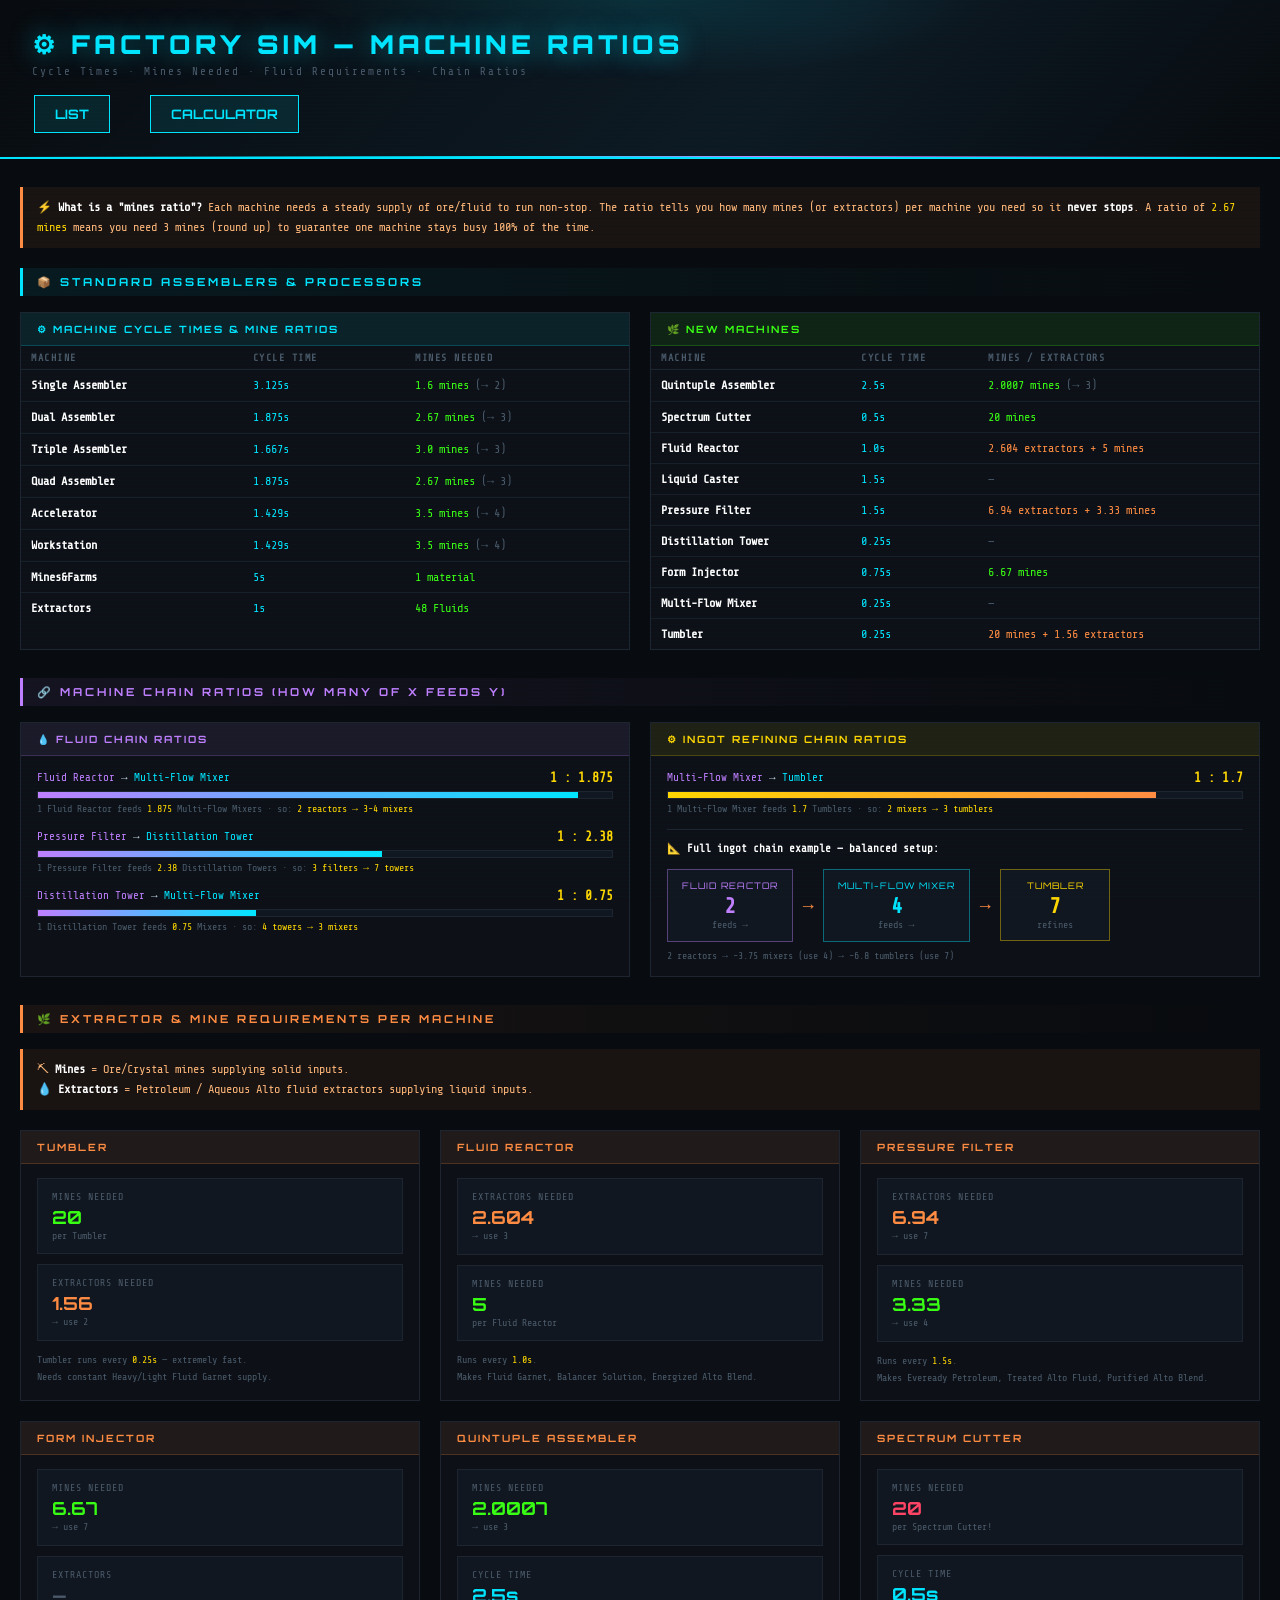
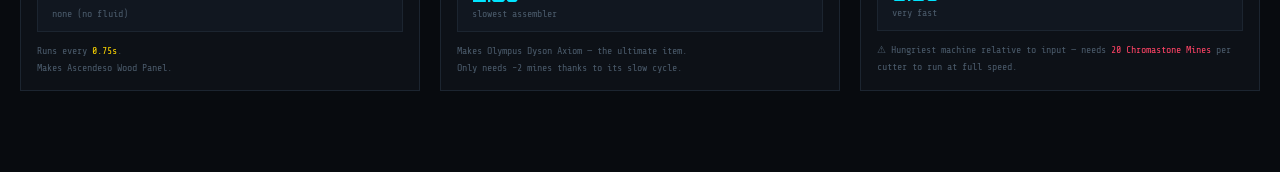
==== commit 89e1acf3: "Update calc.html" ====
--- a/calc.html
+++ b/calc.html
@@ -201,56 +201,6 @@
   .cn-machine2 { border-color: rgba(191,127,255,0.4); }
   .cn-machine2 .cn-name  { color: var(--purple); }
   .cn-machine2 .cn-count { color: var(--purple); }
-
-  /* ── CALCULATOR ── */
-  .calc-row {
-    display: flex; gap: 12px; align-items: flex-end; margin-bottom: 16px; flex-wrap: wrap;
-  }
-  .calc-group { display: flex; flex-direction: column; gap: 5px; }
-  .calc-group label {
-    font-family: 'Share Tech Mono', monospace;
-    font-size: 10px; color: var(--dim); letter-spacing: 1px; text-transform: uppercase;
-  }
-  select, input[type=number] {
-    background: var(--panel2);
-    border: 1px solid var(--border);
-    color: var(--text);
-    font-family: 'Share Tech Mono', monospace;
-    font-size: 12px;
-    padding: 8px 12px;
-    outline: none;
-    min-width: 160px;
-    transition: border-color 0.2s;
-  }
-  select:focus, input[type=number]:focus { border-color: var(--accent); }
-  select option { background: #111720; }
-
-  .calc-btn {
-    background: rgba(0,229,255,0.1);
-    border: 1px solid var(--accent);
-    color: var(--accent);
-    font-family: 'Orbitron', monospace;
-    font-size: 10px; letter-spacing: 2px;
-    padding: 8px 20px; cursor: pointer;
-    text-transform: uppercase; transition: all 0.2s;
-  }
-  .calc-btn:hover { background: rgba(0,229,255,0.2); }
-
-  .calc-result {
-    background: var(--panel2);
-    border: 1px solid var(--border);
-    padding: 14px 16px;
-    font-family: 'Share Tech Mono', monospace;
-    font-size: 12px;
-    line-height: 2;
-    min-height: 60px;
-    display: none;
-  }
-  .calc-result.show { display: block; }
-  .cr-line { display: flex; align-items: center; gap: 10px; flex-wrap: wrap; }
-  .cr-num  { font-size: 20px; font-weight: 700; color: var(--gold); }
-  .cr-unit { color: var(--dim); }
-  .cr-sep  { color: var(--border); margin: 0 4px; }
 
   /* ── NOTE BOX ── */
   .note {
@@ -705,194 +655,6 @@
     </div>
   </div>
 
-  <!-- ═══════════════════════════════════════════════ -->
-  <!--  SECTION 4 — CALCULATOR                         -->
-  <!-- ═══════════════════════════════════════════════ -->
- <div class="sec-title gold">🧮 Machine Calculator</div>
-
-  <div class="card" style="margin-bottom:28px;">
-    <div class="card-head gold">How many mines/extractors do I need for N machines?</div>
-    <div class="card-body">
-      <div class="calc-row">
-        <div class="calc-group">
-          <label>Select Machine</label>
-          <select id="calcMachine">
-            <option value="single">Single Assembler (3.125s)</option>
-            <option value="dual">Dual Assembler (1.875s)</option>
-            <option value="quad">Quad Assembler (1.875s)</option>
-            <option value="triple">Triple Assembler (1.667s)</option>
-            <option value="accel">Accelerator (1.429s)</option>
-            <option value="workstation">Workstation (1.429s)</option>
-            <option value="quint">Quintuple Assembler (2.5s)</option>
-            <option value="spectrum">Spectrum Cutter (0.5s)</option>
-            <option value="reactor">Fluid Reactor (1.0s)</option>
-            <option value="filter">Pressure Filter (1.5s)</option>
-            <option value="distill">Distillation Tower (0.25s)</option>
-            <option value="formInj">Form Injector (0.75s)</option>
-            <option value="mixer">Multi-Flow Mixer (0.25s)</option>
-            <option value="tumbler">Tumbler (0.25s)</option>
-          </select>
-        </div>
-        <div class="calc-group">
-          <label>Number of Machines</label>
-          <input type="number" id="calcCount" value="1" min="1" max="500" style="width:100px;">
-        </div>
-        <button class="calc-btn" onclick="calculate()">Calculate →</button>
-      </div>
-      <div class="calc-result" id="calcResult"></div>
-    </div>
-  </div>
-
-  <!-- ═══════════════════════════════════════════════ -->
-  <!--  SECTION 5 — VISUAL FULL CHAIN                  -->
-  <!-- ═══════════════════════════════════════════════ -->
-  <div class="sec-title">🏭 Full Fluid Garnet → Refined Ingot Chain (Balanced Example)</div>
-
-  <div class="card" style="margin-bottom:28px;">
-    <div class="card-head cyan">Complete chain — what to build to run non-stop</div>
-    <div class="card-body">
-      <div style="font-family:Share Tech Mono,monospace;font-size:11px;color:var(--dim);margin-bottom:14px;">
-        Starting from mines → Fluid Garnet → Light/Heavy Fluid Garnet → refining ingots. Quantities are per 1 Tumbler at full speed.
-      </div>
-
-      <!-- Row 1: Sources -->
-      <div style="font-family:Share Tech Mono,monospace;font-size:10px;color:var(--dim);margin-bottom:6px;letter-spacing:1px;text-transform:uppercase;">Sources</div>
-      <div class="chain-flow" style="margin-bottom:16px;">
-        <div class="chain-node cn-mine">
-          <div class="cn-name">Ore Mine</div>
-          <div class="cn-count">20</div>
-          <div class="cn-label">per Tumbler</div>
-        </div>
-        <div class="chain-arrow">+</div>
-        <div class="chain-node cn-extract">
-          <div class="cn-name">Extractor</div>
-          <div class="cn-count">1.56</div>
-          <div class="cn-label">→ use 2</div>
-        </div>
-      </div>
-
-      <!-- Row 2: Processing -->
-      <div style="font-family:Share Tech Mono,monospace;font-size:10px;color:var(--dim);margin-bottom:6px;letter-spacing:1px;text-transform:uppercase;">Processing</div>
-      <div class="chain-flow" style="margin-bottom:16px;flex-wrap:wrap;gap:6px;">
-        <div class="chain-node cn-machine2">
-          <div class="cn-name">Fluid Reactor</div>
-          <div class="cn-count">1</div>
-          <div class="cn-label">→ Fluid Garnet</div>
-        </div>
-        <div class="chain-arrow">→</div>
-        <div class="chain-node cn-machine">
-          <div class="cn-name">Multi-Flow Mixer</div>
-          <div class="cn-count">1.875</div>
-          <div class="cn-label">→ use 2</div>
-        </div>
-        <div class="chain-arrow">→</div>
-        <div class="chain-node cn-machine" style="border-color:rgba(255,215,0,0.4);">
-          <div class="cn-name" style="color:var(--gold);">Tumbler</div>
-          <div class="cn-count" style="color:var(--gold);">1</div>
-          <div class="cn-label">Refined Ingot ✓</div>
-        </div>
-      </div>
-
-      <!-- Row 3: Also Needed -->
-      <div style="font-family:Share Tech Mono,monospace;font-size:10px;color:var(--dim);margin-bottom:6px;letter-spacing:1px;text-transform:uppercase;">Also Required for Fluid Supply</div>
-      <div class="chain-flow" style="gap:6px;">
-        <div class="chain-node cn-extract">
-          <div class="cn-name">Extractor</div>
-          <div class="cn-count">6.94</div>
-          <div class="cn-label">for Pressure Filter</div>
-        </div>
-        <div class="chain-arrow">→</div>
-        <div class="chain-node cn-machine2">
-          <div class="cn-name">Pressure Filter</div>
-          <div class="cn-count">1</div>
-          <div class="cn-label">→ Purified Alto</div>
-        </div>
-        <div class="chain-arrow">→</div>
-        <div class="chain-node cn-machine">
-          <div class="cn-name">Dist. Tower</div>
-          <div class="cn-count">2.38</div>
-          <div class="cn-label">→ use 3</div>
-        </div>
-        <div class="chain-arrow">→</div>
-        <div class="chain-node cn-machine" style="border-color:rgba(255,215,0,0.4);">
-          <div class="cn-name" style="color:var(--gold);">Mixer feeds</div>
-          <div class="cn-count" style="color:var(--gold);">0.75</div>
-          <div class="cn-label">← per tower</div>
-        </div>
-      </div>
-    </div>
-  </div>
-
-</div>
-
-<footer style="text-align:center;padding:20px;color:var(--dim);font-family:Share Tech Mono,monospace;font-size:10px;letter-spacing:2px;border-top:1px solid var(--border);">
-  FACTORY SIM · MACHINE RATIO REFERENCE · TIER 10
-</footer>
-
-<script>
-const machineData = {
-  single:      { name:'Single Assembler',      time:3.125, mines:1.6,     extractors:0,    mineLabel:'ore mines',  extractLabel:'' },
-  dual:        { name:'Dual Assembler',         time:1.875, mines:2.67,    extractors:0,    mineLabel:'ore mines',  extractLabel:'' },
-  triple:      { name:'Triple Assembler',       time:1.667, mines:3.0,     extractors:0,    mineLabel:'ore mines',  extractLabel:'' },
-  quad:        { name:'Quad Assembler',         time:1.875, mines:2.67,    extractors:0,    mineLabel:'ore mines',  extractLabel:'' }, 
-  quint:       { name:'Quintuple Assembler',    time:2.5,   mines:2.0007,  extractors:0,    mineLabel:'ore mines',  extractLabel:'' },
-  accel:       { name:'Accelerator',            time:1.429, mines:3.5,     extractors:0,    mineLabel:'ore mines',  extractLabel:'' },
-  workstation: { name:'Workstation',            time:1.429, mines:3.5,     extractors:0,    mineLabel:'ore mines',  extractLabel:'' },
-  spectrum:    { name:'Spectrum Cutter',        time:0.5,   mines:20,      extractors:0,    mineLabel:'Chromastone mines', extractLabel:'' },
-  reactor:     { name:'Fluid Reactor',          time:1.0,   mines:5,       extractors:2.604,mineLabel:'ore mines',  extractLabel:'fluid extractors' },
-  filter:      { name:'Pressure Filter',        time:1.5,   mines:3.33,    extractors:6.94, mineLabel:'ore mines',  extractLabel:'fluid extractors' },
-  distill:     { name:'Distillation Tower',     time:0.25,  mines:0,       extractors:0,    mineLabel:'',           extractLabel:'' },
-  formInj:     { name:'Form Injector',          time:0.75,  mines:6.67,    extractors:0,    mineLabel:'ore mines',  extractLabel:'' },
-  mixer:       { name:'Multi-Flow Mixer',       time:0.25,  mines:0,       extractors:0,    mineLabel:'',           extractLabel:'' },
-  tumbler:     { name:'Tumbler',                time:0.25,  mines:20,      extractors:1.56, mineLabel:'ore mines',  extractLabel:'fluid extractors' },
-};
-
-function calculate() {
-  const key = document.getElementById('calcMachine').value;
-  const n = parseFloat(document.getElementById('calcCount').value) || 1;
-  const m = machineData[key];
-  const res = document.getElementById('calcResult');
-
-  const totalMines = m.mines * n;
-  const totalExt   = m.extractors * n;
-  const minesRound = Math.ceil(totalMines);
-  const extRound   = Math.ceil(totalExt);
-
-  let html = `<div style="font-family:Share Tech Mono,monospace;font-size:12px;line-height:2.2;">`;
-  html += `<div class="cr-line">Running <em style="font-size:18px;color:var(--gold)">${n}</em> <strong>${m.name}</strong> machines at full speed:</div>`;
-  html += `<div style="height:8px;"></div>`;
-
-  if (totalMines > 0) {
-    html += `<div class="cr-line">
-      🟢 <span class="cr-num">${totalMines.toFixed(2)}</span>
-      <span style="color:var(--text)">${m.mineLabel} needed</span>
-      <span class="cr-sep">|</span>
-      <span style="color:var(--green)">Round up → <strong style="color:#fff">${minesRound} mines</strong></span>
-    </div>`;
-  }
-
-  if (totalExt > 0) {
-    html += `<div class="cr-line">
-      🟠 <span class="cr-num">${totalExt.toFixed(2)}</span>
-      <span style="color:var(--text)">${m.extractLabel} needed</span>
-      <span class="cr-sep">|</span>
-      <span style="color:var(--orange)">Round up → <strong style="color:#fff">${extRound} extractors</strong></span>
-    </div>`;
-  }
-
-  if (totalMines === 0 && totalExt === 0) {
-    html += `<div style="color:var(--dim)">This machine is fed by other machines (no direct mine input needed).</div>`;
-  }
-
-  html += `<div style="margin-top:8px;padding-top:8px;border-top:1px solid var(--border);font-size:10px;color:var(--dim);">
-    Cycle time: <em>${m.time}s</em> per machine
-    · Total throughput: <em>${(n / m.time).toFixed(2)}</em> items/second
-  </div>`;
-  html += `</div>`;
-
-  res.innerHTML = html;
-  res.classList.add('show');
-}
-</script>
+
 </body>
 </html>
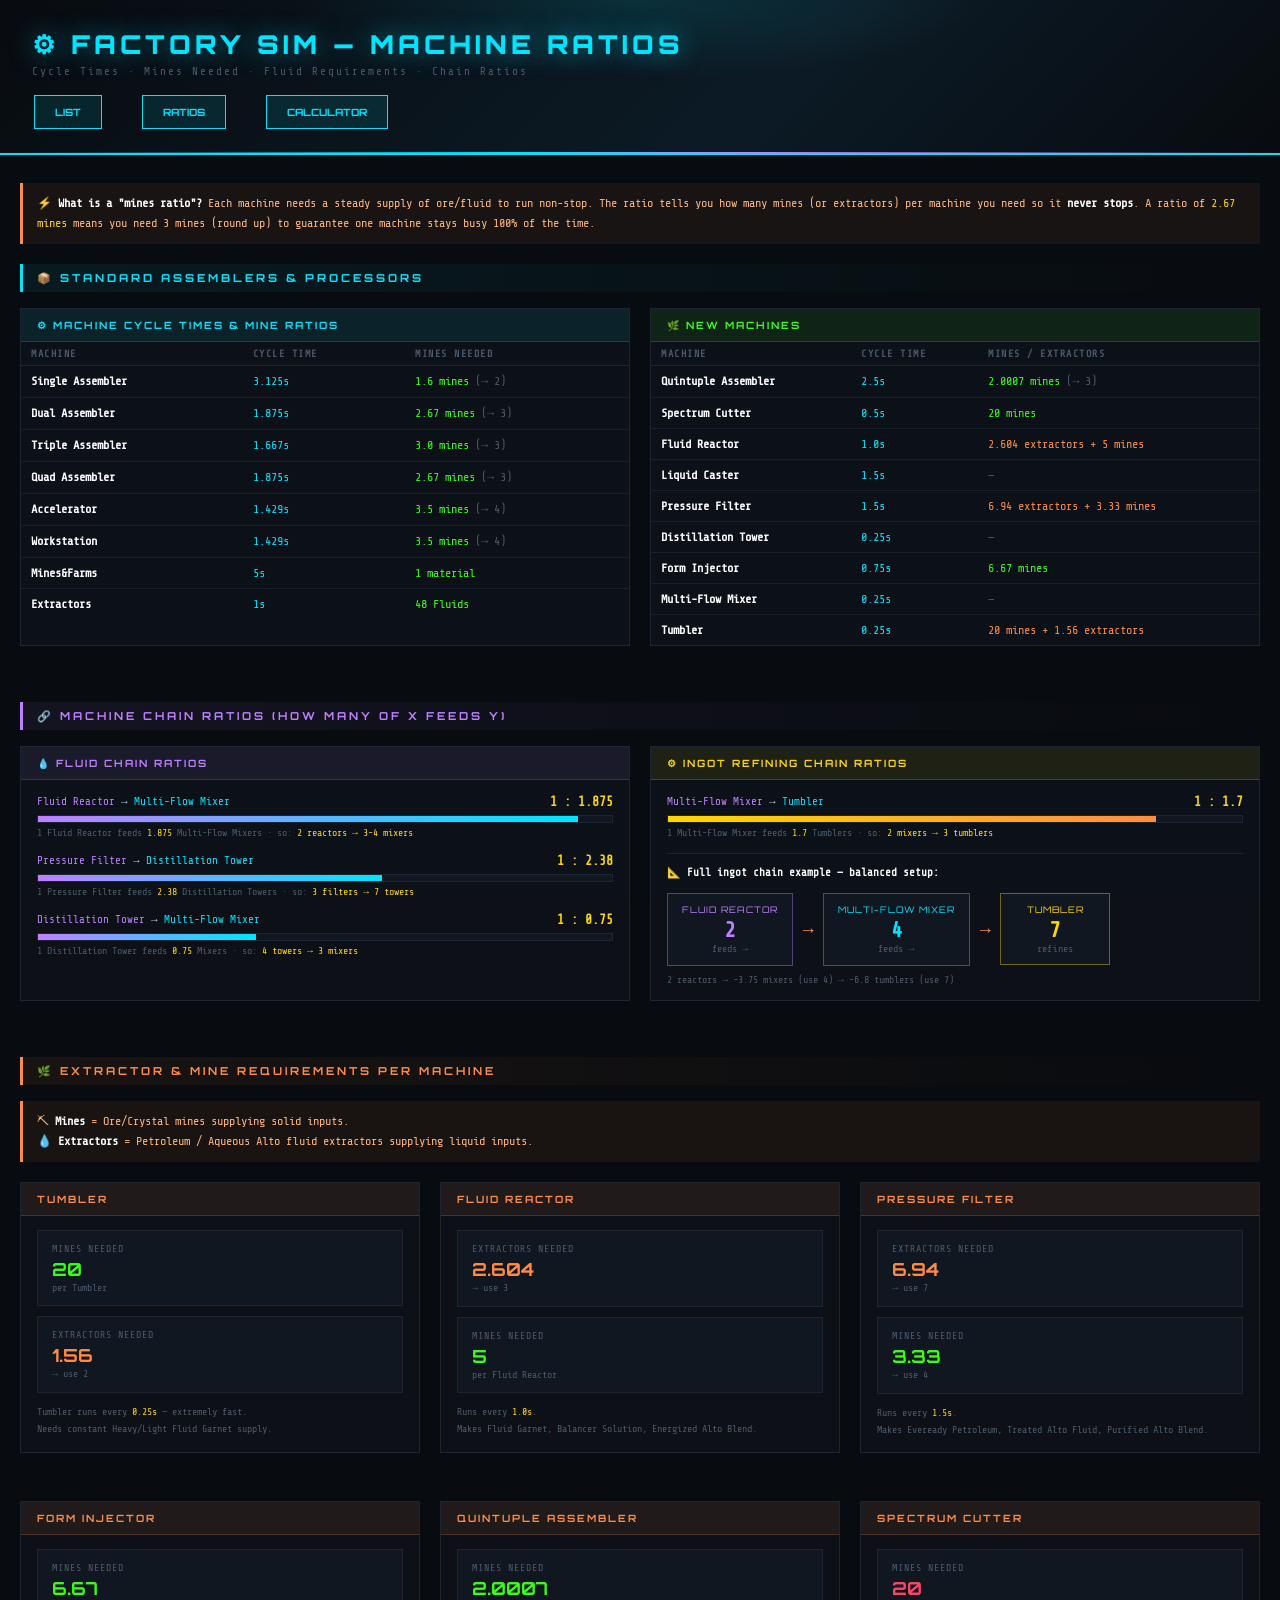
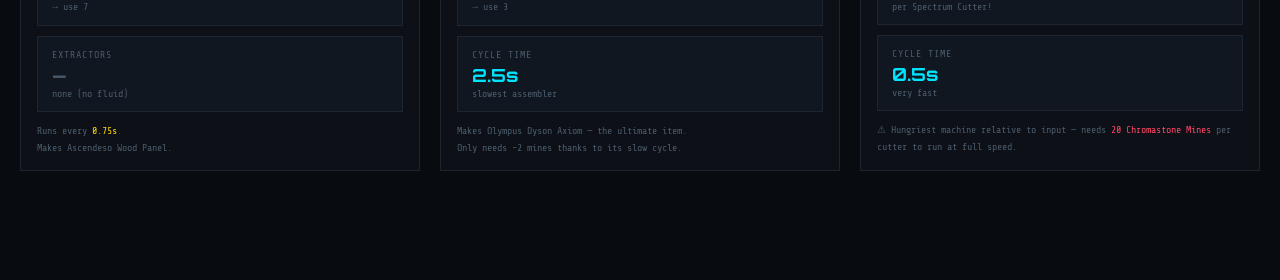
==== commit e512568d: "update index.html, calc.html, calc2.html, styles.css and .vscode\launch.json" ====
--- a/calc.html
+++ b/calc.html
@@ -4,6 +4,7 @@
 <meta charset="UTF-8">
 <meta name="viewport" content="width=device-width, initial-scale=1.0">
 <title>Factory Sim — Machine Ratios</title>
+<link rel="stylesheet" href="styles.css">
 <style>
   @import url('https://fonts.googleapis.com/css2?family=Share+Tech+Mono&family=Orbitron:wght@400;700;900&family=Exo+2:wght@300;400;600;700&display=swap');
 
@@ -41,39 +42,10 @@
     z-index: 999;
   }
 
-  /* ── HEADER ── */
-  header {
-    padding: 28px 32px 22px;
-    border-bottom: 2px solid var(--accent);
-    background: linear-gradient(135deg, #080b0f, #0d1a24 60%, #080b0f);
-    position: relative;
-    overflow: hidden;
-  }
-  header::after {
-    content: '';
-    position: absolute;
-    bottom: 0; left: 0; right: 0; height: 1px;
-    background: linear-gradient(90deg, transparent, var(--accent) 40%, var(--purple) 60%, transparent);
-  }
-  header .glow {
-    position: absolute; top: -80px; left: 50%;
-    transform: translateX(-50%);
-    width: 700px; height: 160px;
-    background: radial-gradient(ellipse, rgba(0,229,255,0.12), transparent 70%);
-    pointer-events: none;
-  }
-  h1 {
-    font-family: 'Orbitron', sans-serif;
-    font-size: 26px; font-weight: 900;
-    letter-spacing: 4px; text-transform: uppercase;
-    color: var(--accent);
-    text-shadow: 0 0 24px rgba(0,229,255,0.5);
-  }
   .btn { font-family: 'Orbitron', sans-serif; padding: 10px 20px; background: rgba(0,229,255,0.1); border: 1px solid var(--accent); color: var(--accent); cursor: pointer; text-decoration: none; }
   .btn:hover { background: rgba(0,229,255,0.22); }
   .panel { background: var(--panel); border: 1px solid var(--border); padding: 20px; margin-bottom: 20px; }
   .result-item { font-family: 'Share Tech Mono', monospace; padding: 5px; border-bottom: 1px solid var(--border); display: flex; justify-content: space-between; }
-  .subtitle { font-family: 'Share Tech Mono', monospace; color: var(--dim); font-size: 11px; letter-spacing: 2px; margin-top: 5px; }
 
   /* ── LAYOUT ── */
   .container { max-width: 1300px; margin: 0 auto; padding: 28px 20px 60px; }
@@ -269,7 +241,7 @@
   <div class="glow"></div>
   <h1>⚙ Factory Sim — Machine Ratios</h1>
   <div class="subtitle">Cycle Times · Mines Needed · Fluid Requirements · Chain Ratios</div>
-  <table>
+ <table>
    <th>
     <div style="margin-top: 15px;">
      <a href="index.html" class="btn btn-primary" style="text-decoration: none; display: inline-block;">
@@ -283,10 +255,20 @@
     </th>
     <th>
      <div style="margin-top: 15px;">
-      <a href="calc2.html" class="btn btn-primary" style="text-decoration: none; display: inline-block;">
-	CALCULATOR
+      <a href="calc.html" class="btn btn-primary" style="text-decoration: none; display: inline-block;">
+	RATIOS
       </a>
      </div>
+      <th>
+     <td></td>
+     <td style="width: 30px;"></td> 
+     <td></td>
+      </th>
+     <th>
+    <div style="margin-top: 15px;">
+     <a href="calc2.html" class="btn btn-primary" style="text-decoration: none; display: inline-block;">
+	CALCULATOR
+     </a>
     </th>
    </table>
 
--- a/styles.css
+++ b/styles.css
@@ -0,0 +1,70 @@
+@import url('https://fonts.googleapis.com/css2?family=Share+Tech+Mono&family=Orbitron:wght@400;700;900&family=Exo+2:wght@300;400;600;700&display=swap');
+:root { --bg: #080b0f; --panel: #0d1117; --panel2: #111720; --border: #1c2530; --accent: #00e5ff; --green: #39ff14; --orange: #ff8c42; --purple: #bf7fff; --gold: #ffd700; --red: #ff4466; --text: #c8d8e8; --dim: #4a5a6a; --dim2: #2a3540; }
+* { box-sizing: border-box; margin: 0; padding: 0; }
+body { background: var(--bg); color: var(--text); font-family: 'Exo 2', sans-serif; font-size: 13px; min-height: 100vh; }
+body::before { content: ''; position: fixed; inset: 0; background: repeating-linear-gradient(0deg, transparent, transparent 3px, rgba(0,229,255,0.012) 3px, rgba(0,229,255,0.012) 4px); pointer-events: none; z-index: 999; }
+
+/* Header */
+header { padding: 28px 32px 22px; border-bottom: 2px solid var(--accent); background: linear-gradient(135deg, #080b0f, #0d1a24 60%, #080b0f); position: relative; overflow: hidden; }
+header::after { content: ''; position: absolute; bottom: 0; left: 0; right: 0; height: 1px; background: linear-gradient(90deg, transparent, var(--accent) 40%, var(--purple) 60%, transparent); }
+header .glow { position: absolute; top: -80px; left: 50%; transform: translateX(-50%); width: 700px; height: 160px; background: radial-gradient(ellipse, rgba(0,229,255,0.12), transparent 70%); pointer-events: none; }
+h1 { font-family: 'Orbitron', sans-serif; font-size: 26px; font-weight: 900; letter-spacing: 4px; text-transform: uppercase; color: var(--accent); text-shadow: 0 0 24px rgba(0,229,255,0.5); }
+.subtitle { font-family: 'Share Tech Mono', monospace; color: var(--dim); font-size: 11px; letter-spacing: 2px; margin-top: 5px; }
+
+/* Layout */
+.container { max-width: 1300px; margin: 0 auto; padding: 28px 20px 60px; }
+.card { background: var(--panel); border: 1px solid var(--border); margin-bottom: 28px; }
+.card-head { font-family: 'Orbitron', sans-serif; font-size: 10px; font-weight: 700; letter-spacing: 2px; text-transform: uppercase; padding: 10px 16px; border-bottom: 1px solid var(--border); }
+.card-head.gold  { background: rgba(255,215,0,0.08); color: var(--gold); border-bottom-color: rgba(255,215,0,0.2); }
+.card-head.cyan  { background: rgba(0,229,255,0.08); color: var(--accent); border-bottom-color: rgba(0,229,255,0.2); }
+.card-head.purple { background: rgba(191,127,255,0.08); color: var(--purple); border-bottom-color: rgba(191,127,255,0.2); }
+.card-body { padding: 20px; }
+
+.btn { background: rgba(0,229,255,0.1); border: 1px solid var(--accent); color: var(--accent); font-family: 'Orbitron', monospace; font-size: 10px; padding: 8px 20px; cursor: pointer; text-transform: uppercase; text-decoration: none; }
+.btn:hover { background: rgba(0,229,255,0.2); }
+.btn-ghost { background: transparent; border-color: var(--border); color: var(--dim); }
+.btn-ghost:hover { border-color: var(--purple); color: var(--purple); }
+
+/* Forms */
+.calc-row { display: flex; gap: 12px; align-items: flex-end; flex-wrap: wrap; margin-bottom: 15px; }
+.calc-group { display: flex; flex-direction: column; gap: 5px; }
+.calc-group label { font-family: 'Share Tech Mono', monospace; font-size: 10px; color: var(--dim); text-transform: uppercase; }
+select, input { background: var(--panel2); border: 1px solid var(--border); color: var(--text); padding: 8px 12px; outline: none; font-family: 'Share Tech Mono', monospace; }
+select, input[type=text] { font-size: 12px; padding: 9px 13px; width: 100%; transition: border-color 0.2s; }
+select:focus, input:focus { border-color: var(--accent); }
+select option { background: #111720; }
+
+/* Grid and lists */
+.grid { display: flex; gap: 20px; margin-top: 15px; }
+.col { flex: 1; background: var(--panel2); border: 1px solid var(--border); padding: 15px; }
+h3 { font-family: 'Orbitron', sans-serif; font-size: 11px; color: var(--accent); margin-bottom: 10px; border-bottom: 1px solid var(--border); padding-bottom: 5px; }
+.item-row { display: flex; justify-content: space-between; padding: 5px 0; border-bottom: 1px dashed var(--border); font-family: 'Share Tech Mono', monospace; }
+
+/* Tables */
+.mtable { width: 100%; border-collapse: collapse; }
+.mtable th { font-family: 'Share Tech Mono', monospace; font-size: 10px; letter-spacing: 1.5px; text-transform: uppercase; color: var(--dim); padding: 6px 10px; text-align: left; border-bottom: 1px solid var(--border); }
+.mtable td { font-family: 'Share Tech Mono', monospace; font-size: 12px; padding: 8px 10px; border-bottom: 1px solid rgba(28,37,48,0.7); vertical-align: middle; }
+.mtable tr:hover td { background: rgba(0,229,255,0.03); }
+
+/* Misc components */
+.note { background: rgba(255,140,66,0.07); border-left: 3px solid var(--orange); padding: 10px 14px; margin-bottom: 20px; font-size: 12px; color: #ffb87a; font-family: 'Share Tech Mono', monospace; line-height: 1.7; }
+.sec-title { font-family: 'Orbitron', sans-serif; font-size: 11px; font-weight: 700; letter-spacing: 3px; text-transform: uppercase; padding: 7px 14px; margin-bottom: 16px; border-left: 3px solid var(--accent); background: linear-gradient(90deg, rgba(0,229,255,0.07), transparent); color: var(--accent); }
+
+/* Tree styles */
+#treeContainer { background: var(--panel2); border: 1px solid var(--border); padding: 18px 20px; min-height: 250px; overflow-x: auto; }
+.node-header { display: flex; align-items: center; gap: 6px; padding: 6px 10px 6px 8px; border: 1px solid var(--border); background: var(--panel2); cursor: default; user-select: none; flex-wrap: wrap; position: relative; transition: border-color 0.15s; }
+.node-header.raw { border-left: 3px solid var(--green); background: rgba(57,255,20,0.03); }
+.node-header.byproduct { border-left: 3px solid var(--orange); background: rgba(255,140,66,0.03); }
+.node-header.crafted { border-left: 3px solid var(--accent); }
+.node-header.target { border-left: 3px solid var(--gold); background: rgba(255,215,0,0.04); }
+.node-header.seen { border-left: 3px solid var(--dim2); background: var(--panel); opacity: 0.7; }
+
+/* Summary */
+.summary-panel { position: sticky; top: 16px; max-height: calc(100vh - 40px); overflow-y: auto; }
+.sum-section-title { font-family: 'Share Tech Mono', monospace; font-size: 10px; letter-spacing: 1.5px; text-transform: uppercase; color: var(--dim); margin-bottom: 8px; border-bottom: 1px solid var(--border); padding-bottom: 4px; }
+.sum-item { display: flex; justify-content: space-between; align-items: center; padding: 5px 8px; margin-bottom: 3px; background: var(--panel2); border: 1px solid var(--border); font-family: 'Share Tech Mono', monospace; font-size: 11px; }
+
+footer { text-align: center; padding: 20px; color: var(--dim); font-family: 'Share Tech Mono', monospace; font-size: 10px; letter-spacing: 2px; border-top: 1px solid var(--border); margin-top: 40px; }
+
+@media(max-width:900px) { .main-grid { grid-template-columns: 1fr; } }
+@media(max-width:700px) { .row, .row-3 { grid-template-columns: 1fr; } h1 { font-size: 18px; } .chain-flow { flex-direction: column; align-items: flex-start; } .chain-arrow { transform: rotate(90deg); } }
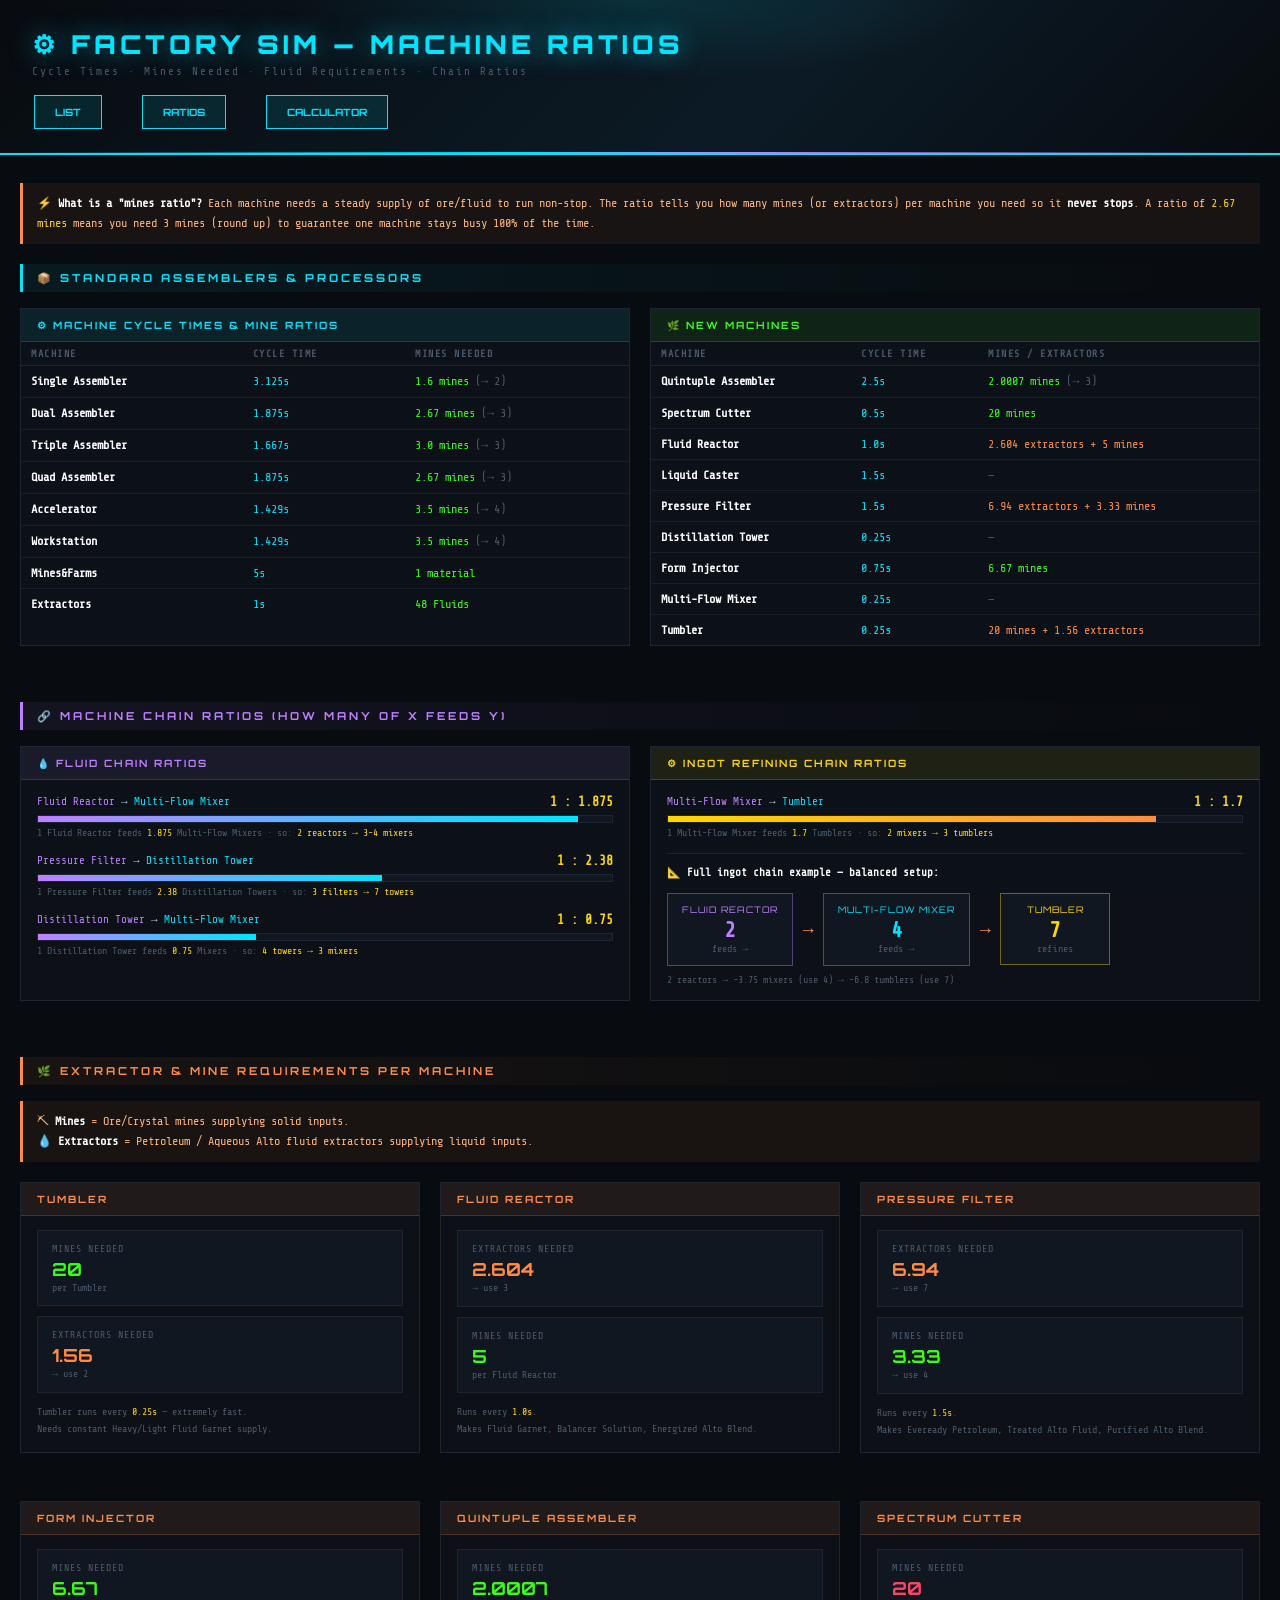
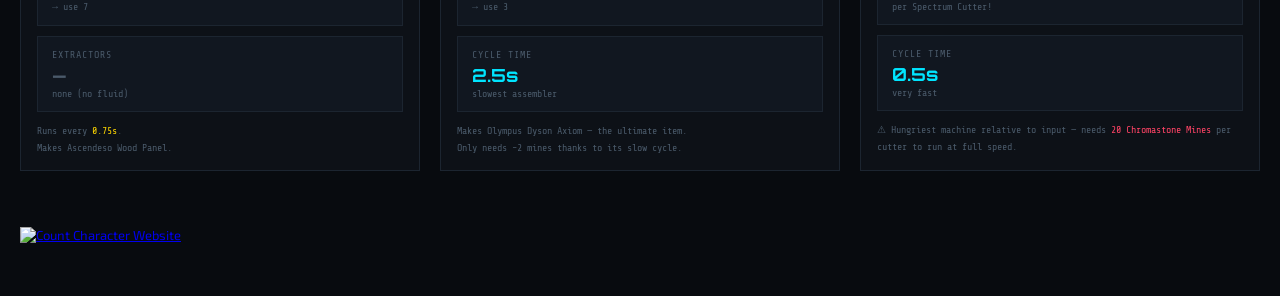
==== commit 1455973b: "Update calc.html" ====
--- a/calc.html
+++ b/calc.html
@@ -636,7 +636,9 @@
       </div>
     </div>
   </div>
-
+<!-- hitwebcounter Code START -->
+<a href="https://www.hitwebcounter.com/character-counter" target="_blank" >
+<img src="https://hitwebcounter.com/counter/counter.php?page=21492499&style=0001&nbdigits=5&type=page&initCount=0"title="Count Character Website"alt="Count Character Website"style="border:0;" /></a>
 
 </body>
 </html>
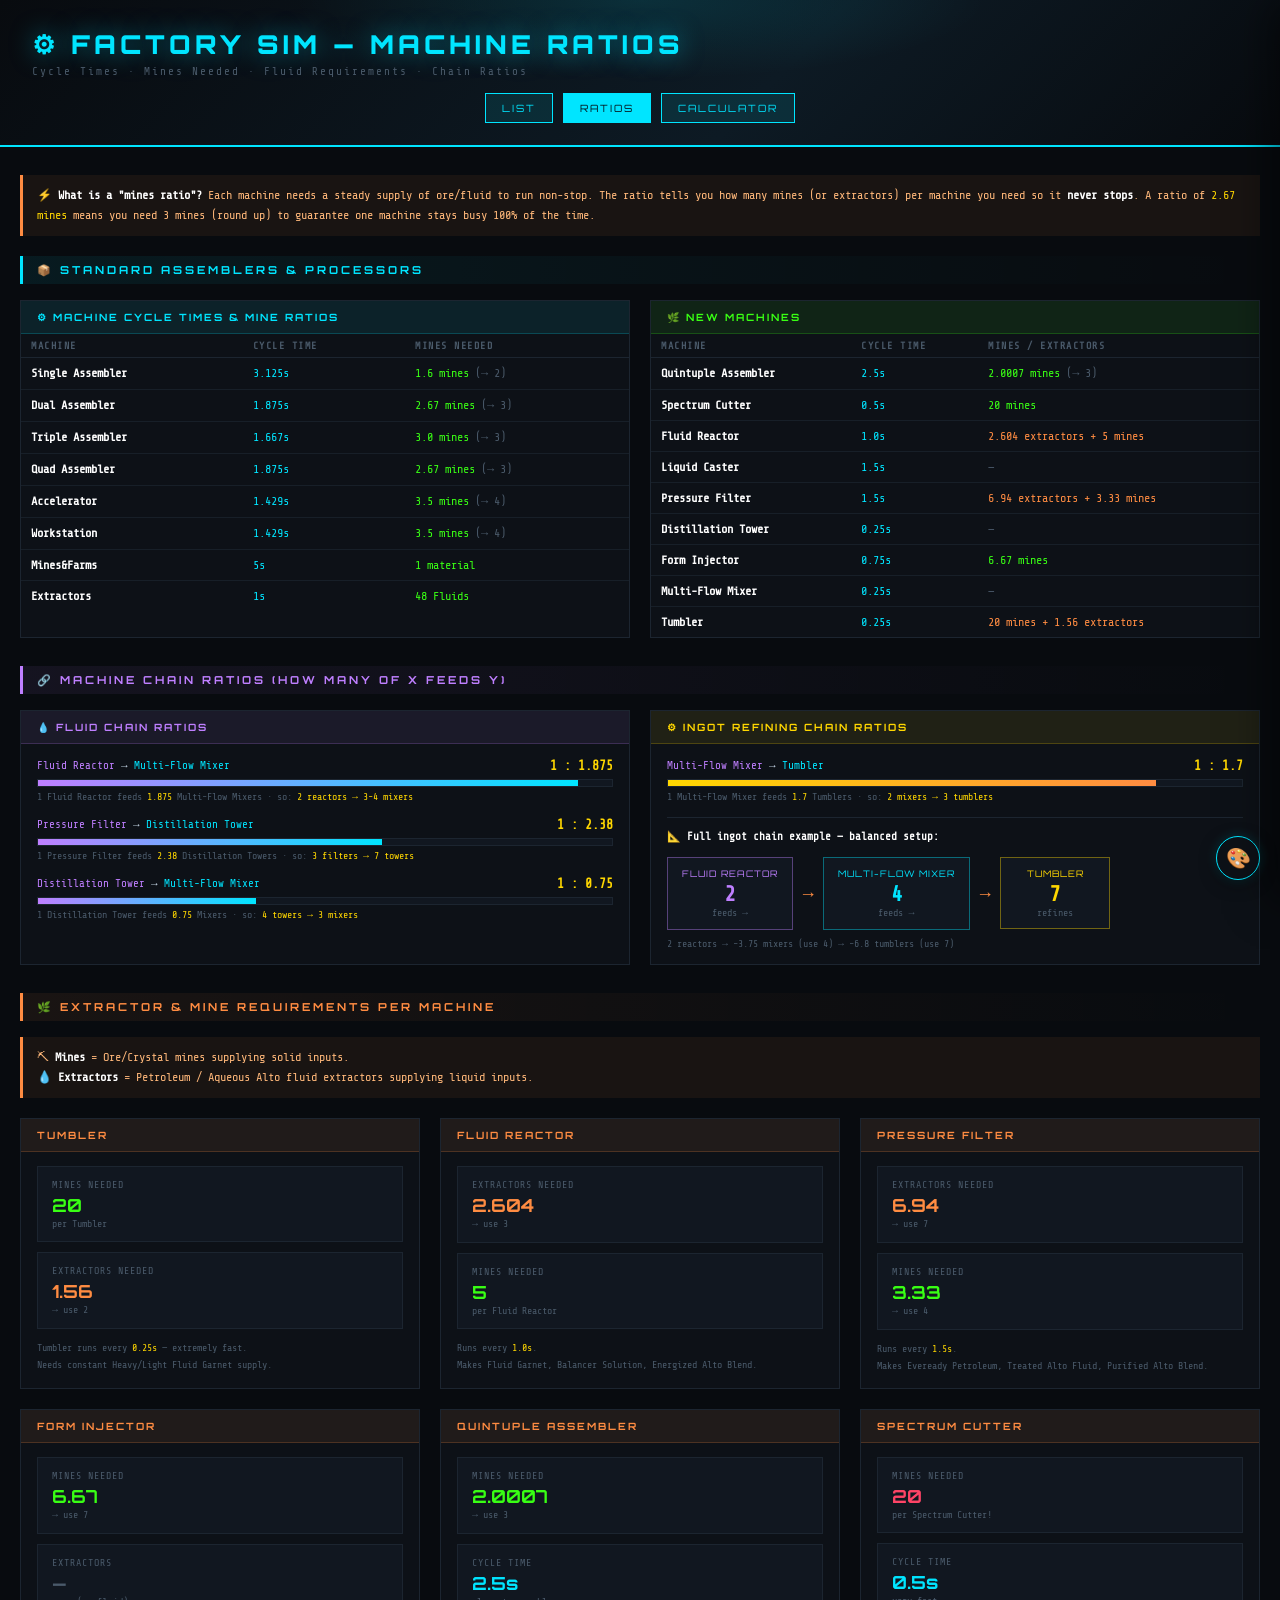
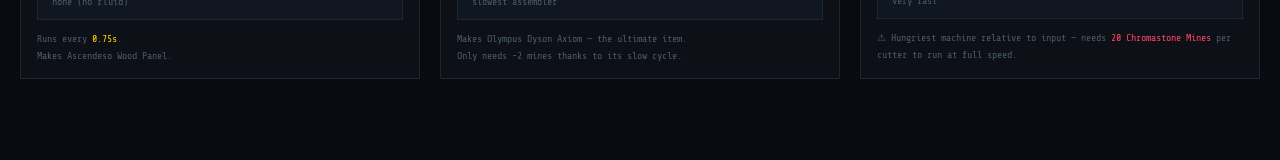
==== commit e8f03ef7: "Update calc.html" ====
--- a/calc.html
+++ b/calc.html
@@ -4,7 +4,6 @@
 <meta charset="UTF-8">
 <meta name="viewport" content="width=device-width, initial-scale=1.0">
 <title>Factory Sim — Machine Ratios</title>
-<link rel="stylesheet" href="styles.css">
 <style>
   @import url('https://fonts.googleapis.com/css2?family=Share+Tech+Mono&family=Orbitron:wght@400;700;900&family=Exo+2:wght@300;400;600;700&display=swap');
 
@@ -21,6 +20,14 @@
     --red: #ff4466;
     --text: #c8d8e8;
     --dim: #4a5a6a;
+    --dim2: #2a3540;
+    /* RGB triplets for use in rgba() — kept in sync by applyTheme() */
+    --accent-rgb: 0, 229, 255;
+    --green-rgb:  57, 255, 20;
+    --orange-rgb: 255, 140, 66;
+    --purple-rgb: 191, 127, 255;
+    --gold-rgb:   255, 215, 0;
+    --red-rgb:    255, 68, 102;
   }
 
   * { box-sizing: border-box; margin: 0; padding: 0; }
@@ -33,19 +40,49 @@
     min-height: 100vh;
   }
 
-  body::before {
-    content: '';
-    position: fixed;
-    inset: 0;
-    background: repeating-linear-gradient(0deg, transparent, transparent 3px, rgba(0,229,255,0.012) 3px, rgba(0,229,255,0.012) 4px);
+  /* ── HEADER ── */
+  header {
+    padding: 28px 32px 22px;
+    border-bottom: 2px solid var(--accent);
+    background: linear-gradient(135deg, #080b0f, #0d1a24 60%, #080b0f);
+    position: relative;
+    overflow: hidden;
+  }
+  header .glow {
+    position: absolute; top: -80px; left: 50%;
+    transform: translateX(-50%);
+    width: 700px; height: 160px;
+    background: radial-gradient(ellipse, rgba(0,229,255,0.12), transparent 70%);
     pointer-events: none;
-    z-index: 999;
-  }
-
-  .btn { font-family: 'Orbitron', sans-serif; padding: 10px 20px; background: rgba(0,229,255,0.1); border: 1px solid var(--accent); color: var(--accent); cursor: pointer; text-decoration: none; }
-  .btn:hover { background: rgba(0,229,255,0.22); }
+  }
+  h1 {
+    font-family: 'Orbitron', sans-serif;
+    font-size: 26px; font-weight: 900;
+    letter-spacing: 4px; text-transform: uppercase;
+    color: var(--accent);
+    text-shadow: 0 0 24px rgba(0,229,255,0.5);
+  }
+  .btn { background: rgba(0,229,255,0.1); border: 1px solid var(--accent); color: var(--accent); font-family: 'Orbitron', monospace; font-size: 10px; padding: 8px 20px; cursor: pointer; text-transform: uppercase; text-decoration: none;}
+  .btn:hover { background: rgba(0,229,255,0.2); }
+  .btn-primary { background: rgba(0,229,255,0.1); border-color: var(--accent); color: var(--accent); }
+  .btn-primary:hover { background: rgba(0,229,255,0.22); }
   .panel { background: var(--panel); border: 1px solid var(--border); padding: 20px; margin-bottom: 20px; }
   .result-item { font-family: 'Share Tech Mono', monospace; padding: 5px; border-bottom: 1px solid var(--border); display: flex; justify-content: space-between; }
+  .subtitle { font-family: 'Share Tech Mono', monospace; color: var(--dim); font-size: 11px; letter-spacing: 2px; margin-top: 5px; }
+
+  /* ── NAV ── */
+  .nav-row {
+    display: flex; flex-wrap: wrap; justify-content: center;
+    gap: 10px; margin-top: 15px;
+  }
+  .nav-row a {
+    font-family: 'Orbitron', monospace; font-size: 10px;
+    padding: 8px 16px; letter-spacing: 2px; text-transform: uppercase;
+    background: rgba(0,229,255,0.1); border: 1px solid var(--accent); color: var(--accent);
+    text-decoration: none; transition: all 0.15s; white-space: nowrap;
+  }
+  .nav-row a:hover { background: rgba(0,229,255,0.2); }
+  .nav-row a.current { background: var(--accent); color: #051018; }
 
   /* ── LAYOUT ── */
   .container { max-width: 1300px; margin: 0 auto; padding: 28px 20px 60px; }
@@ -100,20 +137,18 @@
   .mextract { color: var(--orange); }
 
   /* ── RATIO BARS ── */
-  .ratio-item {
-    margin-bottom: 14px;
-  }
+  .ratio-item { margin-bottom: 14px; }
   .ratio-item:last-child { margin-bottom: 0; }
 
   .ratio-label {
     font-family: 'Share Tech Mono', monospace;
     font-size: 11px; color: var(--text);
     margin-bottom: 6px;
-    display: flex; justify-content: space-between; align-items: center;
+    display: flex; justify-content: space-between; align-items: center; gap: 8px;
   }
   .ratio-label .from { color: var(--purple); }
   .ratio-label .to   { color: var(--accent); }
-  .ratio-label .val  { color: var(--gold); font-weight: 700; font-size: 13px; }
+  .ratio-label .val  { color: var(--gold); font-weight: 700; font-size: 13px; flex-shrink: 0; }
 
   .ratio-track {
     height: 8px; background: var(--panel2);
@@ -227,11 +262,143 @@
   em { font-style: normal; color: var(--gold); }
   strong { color: #fff; }
 
+  /* === Theme customization === */
+  #themeBtn {
+    position: fixed; bottom: 20px; right: 20px; z-index: 500;
+    width: 44px; height: 44px; border-radius: 50%;
+    background: var(--panel); border: 1px solid var(--accent);
+    color: var(--accent); cursor: pointer;
+    display: flex; align-items: center; justify-content: center;
+    font-size: 20px; box-shadow: 0 4px 16px rgba(0,0,0,0.5), 0 0 12px rgba(0,229,255,0.2);
+    transition: transform 0.2s, box-shadow 0.2s;
+  }
+  #themeBtn:hover { transform: scale(1.08); box-shadow: 0 4px 20px rgba(0,0,0,0.7), 0 0 20px rgba(0,229,255,0.4); }
+  #themeBtn:active { transform: scale(0.95); }
+
+  #themePanel {
+    position: fixed; top: 0; right: 0; bottom: 0;
+    width: 340px; max-width: 92vw;
+    background: var(--panel); border-left: 1px solid var(--border);
+    box-shadow: -10px 0 40px rgba(0,0,0,0.5);
+    z-index: 1100;
+    transform: translateX(100%);
+    transition: transform 0.25s ease-out;
+    display: flex; flex-direction: column;
+    overflow: hidden;
+  }
+  #themePanel.visible { transform: translateX(0); }
+
+  .tp-head {
+    display: flex; align-items: center; justify-content: space-between;
+    padding: 14px 16px; border-bottom: 1px solid var(--border);
+    background: rgba(0,229,255,0.05); flex-shrink: 0;
+  }
+  .tp-head h3 {
+    font-family: 'Orbitron', sans-serif; font-size: 11px; font-weight: 700;
+    letter-spacing: 2px; text-transform: uppercase; color: var(--accent);
+  }
+  .tp-close {
+    background: transparent; border: 1px solid var(--border); color: var(--dim);
+    font-size: 16px; width: 28px; height: 28px; cursor: pointer;
+    display: flex; align-items: center; justify-content: center;
+    transition: all 0.15s;
+  }
+  .tp-close:hover { border-color: var(--red); color: var(--red); }
+
+  .tp-body { flex: 1; overflow-y: auto; padding: 16px; }
+  .tp-section { margin-bottom: 22px; }
+  .tp-section-title {
+    font-family: 'Share Tech Mono', monospace; font-size: 10px;
+    letter-spacing: 1.5px; text-transform: uppercase; color: var(--dim);
+    margin-bottom: 10px; border-bottom: 1px solid var(--border); padding-bottom: 4px;
+  }
+
+  .tp-presets { display: grid; grid-template-columns: repeat(3, 1fr); gap: 8px; }
+  .tp-preset {
+    cursor: pointer; padding: 10px 6px; text-align: center;
+    background: var(--panel2); border: 1px solid var(--border);
+    font-family: 'Share Tech Mono', monospace; font-size: 9px;
+    color: var(--text); letter-spacing: 1px; text-transform: uppercase;
+    transition: all 0.15s;
+  }
+  .tp-preset:hover { border-color: var(--accent); }
+  .tp-preset.active { border-color: var(--accent); box-shadow: 0 0 0 1px var(--accent); }
+  .tp-preset .swatch-row { display: flex; gap: 2px; margin-bottom: 6px; height: 14px; }
+  .tp-preset .swatch-row span { flex: 1; }
+
+  .tp-color { display: flex; align-items: center; gap: 10px; margin-bottom: 8px; }
+  .tp-color label {
+    flex: 1; font-family: 'Share Tech Mono', monospace; font-size: 11px;
+    color: var(--text); cursor: pointer;
+  }
+  .tp-color input[type=color] {
+    width: 38px; height: 28px; padding: 0; border: 1px solid var(--border);
+    background: transparent; cursor: pointer; border-radius: 2px;
+  }
+  .tp-color input[type=color]::-webkit-color-swatch-wrapper { padding: 2px; }
+  .tp-color input[type=color]::-webkit-color-swatch { border: none; border-radius: 1px; }
+  .tp-color input[type=color]::-moz-color-swatch { border: none; border-radius: 1px; }
+  .tp-hex {
+    width: 84px; font-family: 'Share Tech Mono', monospace; font-size: 10px;
+    background: var(--panel2); border: 1px solid var(--border); color: var(--text);
+    padding: 6px 8px; text-transform: uppercase;
+  }
+  .tp-hex:focus { border-color: var(--accent); outline: none; }
+
+  .tp-actions { display: flex; gap: 8px; margin-top: 4px; }
+  .tp-action {
+    flex: 1; padding: 9px; cursor: pointer;
+    background: rgba(0,229,255,0.08); border: 1px solid var(--accent); color: var(--accent);
+    font-family: 'Orbitron', monospace; font-size: 9px; letter-spacing: 1.5px;
+    text-transform: uppercase; transition: all 0.15s;
+  }
+  .tp-action:hover { background: rgba(0,229,255,0.2); }
+  .tp-action.danger { border-color: var(--red); color: var(--red); background: rgba(255,68,102,0.08); }
+  .tp-action.danger:hover { background: rgba(255,68,102,0.2); }
+
   @media(max-width:700px) {
     .row, .row-3 { grid-template-columns: 1fr; }
     h1 { font-size: 18px; }
     .chain-flow { flex-direction: column; align-items: flex-start; }
     .chain-arrow { transform: rotate(90deg); }
+
+    /* Header & nav */
+    header { padding: 18px 14px 16px; }
+    h1 { font-size: 16px !important; letter-spacing: 1.5px !important; }
+    .subtitle { font-size: 9px !important; letter-spacing: 1px !important; }
+    .nav-row { gap: 6px; margin-top: 12px; }
+    .nav-row a { padding: 7px 11px; font-size: 9px; letter-spacing: 1px; }
+
+    /* Cards & content */
+    .container { padding: 14px 10px 40px; }
+    .card-head { font-size: 9px !important; padding: 8px 12px !important; letter-spacing: 1.5px !important; }
+    .card-body { padding: 10px 12px !important; }
+    .sec-title { font-size: 9px !important; letter-spacing: 2px !important; padding: 6px 10px !important; margin-bottom: 12px; }
+    .note { font-size: 10px !important; padding: 8px 11px !important; line-height: 1.6 !important; }
+
+    /* Tables */
+    .mtable th { font-size: 8px !important; padding: 5px 6px !important; letter-spacing: 1px !important; }
+    .mtable td { font-size: 10px !important; padding: 6px 6px !important; }
+
+    /* Ratio bars */
+    .ratio-label { font-size: 10px !important; flex-wrap: wrap; }
+    .ratio-label .val { font-size: 11px !important; }
+
+    /* Chain nodes */
+    .chain-node { min-width: 90px !important; padding: 8px 10px !important; }
+    .chain-node .cn-count { font-size: 18px !important; }
+    .chain-node .cn-name { font-size: 8px !important; }
+
+    /* Info tiles */
+    .info-grid { grid-template-columns: 1fr 1fr !important; gap: 8px !important; }
+    .info-tile { padding: 9px 10px !important; }
+    .info-tile .it-label { font-size: 8px !important; }
+    .info-tile .it-val { font-size: 15px !important; }
+    .info-tile .it-sub { font-size: 8px !important; }
+
+    /* Theme panel full-width on mobile */
+    #themeBtn { bottom: 14px; right: 14px; width: 48px; height: 48px; }
+    #themePanel { width: 100vw; max-width: 100vw; }
   }
 </style>
 </head>
@@ -241,37 +408,11 @@
   <div class="glow"></div>
   <h1>⚙ Factory Sim — Machine Ratios</h1>
   <div class="subtitle">Cycle Times · Mines Needed · Fluid Requirements · Chain Ratios</div>
- <table>
-   <th>
-    <div style="margin-top: 15px;">
-     <a href="index.html" class="btn btn-primary" style="text-decoration: none; display: inline-block;">
-	LIST
-     </a>
-    </th>
-    <th>
-     <td></td>
-     <td style="width: 30px;"></td> 
-     <td></td>
-    </th>
-    <th>
-     <div style="margin-top: 15px;">
-      <a href="calc.html" class="btn btn-primary" style="text-decoration: none; display: inline-block;">
-	RATIOS
-      </a>
-     </div>
-      <th>
-     <td></td>
-     <td style="width: 30px;"></td> 
-     <td></td>
-      </th>
-     <th>
-    <div style="margin-top: 15px;">
-     <a href="calc2.html" class="btn btn-primary" style="text-decoration: none; display: inline-block;">
-	CALCULATOR
-     </a>
-    </th>
-   </table>
-
+  <nav class="nav-row">
+    <a href="index.html">List</a>
+    <a href="calc.html" class="current">Ratios</a>
+    <a href="calc2.html">Calculator</a>
+  </nav>
 </header>
 
 <div class="container">
@@ -636,9 +777,361 @@
       </div>
     </div>
   </div>
-<!-- hitwebcounter Code START -->
-<a href="https://www.hitwebcounter.com/character-counter" target="_blank" >
-<img src="https://hitwebcounter.com/counter/counter.php?page=21492499&style=0001&nbdigits=5&type=page&initCount=0"title="Count Character Website"alt="Count Character Website"style="border:0;" /></a>
-
+
+</div>
+
+<button id="themeBtn" onclick="toggleThemePanel()" title="Customize colors">🎨</button>
+
+<div id="themePanel" aria-hidden="true">
+  <div class="tp-head">
+    <h3>🎨 Theme Studio</h3>
+    <button class="tp-close" onclick="toggleThemePanel()" title="Close">✕</button>
+  </div>
+  <div class="tp-body">
+
+    <div class="tp-section">
+      <div class="tp-section-title">⚡ Preset Themes</div>
+      <div class="tp-presets" id="tpPresets"></div>
+    </div>
+
+    <div class="tp-section">
+      <div class="tp-section-title">🎨 Custom Colors</div>
+
+      <div class="tp-color">
+        <label for="c-bg">Background</label>
+        <input type="color" id="c-bg" data-var="--bg" value="#080b0f">
+        <input type="text" class="tp-hex" id="h-bg" value="#080B0F" maxlength="7">
+      </div>
+
+      <div class="tp-color">
+        <label for="c-panel">Panel</label>
+        <input type="color" id="c-panel" data-var="--panel" value="#0d1117">
+        <input type="text" class="tp-hex" id="h-panel" value="#0D1117" maxlength="7">
+      </div>
+
+      <div class="tp-color">
+        <label for="c-panel2">Panel (alt)</label>
+        <input type="color" id="c-panel2" data-var="--panel2" value="#111720">
+        <input type="text" class="tp-hex" id="h-panel2" value="#111720" maxlength="7">
+      </div>
+
+      <div class="tp-color">
+        <label for="c-border">Border</label>
+        <input type="color" id="c-border" data-var="--border" value="#1c2530">
+        <input type="text" class="tp-hex" id="h-border" value="#1C2530" maxlength="7">
+      </div>
+
+      <div class="tp-color">
+        <label for="c-text">Text</label>
+        <input type="color" id="c-text" data-var="--text" value="#c8d8e8">
+        <input type="text" class="tp-hex" id="h-text" value="#C8D8E8" maxlength="7">
+      </div>
+
+      <div class="tp-color">
+        <label for="c-accent">Accent (cyan)</label>
+        <input type="color" id="c-accent" data-var="--accent" value="#00e5ff">
+        <input type="text" class="tp-hex" id="h-accent" value="#00E5FF" maxlength="7">
+      </div>
+
+      <div class="tp-color">
+        <label for="c-green">Raw / Green</label>
+        <input type="color" id="c-green" data-var="--green" value="#39ff14">
+        <input type="text" class="tp-hex" id="h-green" value="#39FF14" maxlength="7">
+      </div>
+
+      <div class="tp-color">
+        <label for="c-orange">Byproduct / Orange</label>
+        <input type="color" id="c-orange" data-var="--orange" value="#ff8c42">
+        <input type="text" class="tp-hex" id="h-orange" value="#FF8C42" maxlength="7">
+      </div>
+
+      <div class="tp-color">
+        <label for="c-purple">Machine / Purple</label>
+        <input type="color" id="c-purple" data-var="--purple" value="#bf7fff">
+        <input type="text" class="tp-hex" id="h-purple" value="#BF7FFF" maxlength="7">
+      </div>
+
+      <div class="tp-color">
+        <label for="c-gold">Target / Gold</label>
+        <input type="color" id="c-gold" data-var="--gold" value="#ffd700">
+        <input type="text" class="tp-hex" id="h-gold" value="#FFD700" maxlength="7">
+      </div>
+
+      <div class="tp-color">
+        <label for="c-red">Danger / Red</label>
+        <input type="color" id="c-red" data-var="--red" value="#ff4466">
+        <input type="text" class="tp-hex" id="h-red" value="#FF4466" maxlength="7">
+      </div>
+    </div>
+
+    <div class="tp-actions">
+      <button class="tp-action" onclick="exportTheme()">📋 Copy</button>
+      <button class="tp-action" onclick="importTheme()">📥 Paste</button>
+      <button class="tp-action danger" onclick="resetTheme()">↺ Reset</button>
+    </div>
+
+  </div>
+</div>
+
+<script>
+// ====================================================================
+// THEME STUDIO — preset themes + custom color pickers, saved to localStorage
+// (shared across index.html / calc.html / calc2.html via the same storage key)
+// ====================================================================
+const THEME_KEY = 'factorySimTheme';
+const DEFAULT_THEME = {
+  '--bg':      '#080b0f',
+  '--panel':   '#0d1117',
+  '--panel2':  '#111720',
+  '--border':  '#1c2530',
+  '--accent':  '#00e5ff',
+  '--green':   '#39ff14',
+  '--orange':  '#ff8c42',
+  '--purple':  '#bf7fff',
+  '--gold':    '#ffd700',
+  '--red':     '#ff4466',
+  '--text':    '#c8d8e8',
+};
+
+const PRESET_THEMES = {
+  'Cyber Dark': DEFAULT_THEME,
+  'Midnight': {
+    '--bg': '#0a0e1a', '--panel': '#121826', '--panel2': '#1a2236',
+    '--border': '#2a3144', '--accent': '#5e8eff', '--green': '#4ade80',
+    '--orange': '#fb923c', '--purple': '#a78bfa', '--gold': '#fbbf24',
+    '--red': '#f87171', '--text': '#cbd5e1'
+  },
+  'Light': {
+    '--bg': '#f5f7fa', '--panel': '#ffffff', '--panel2': '#eef1f6',
+    '--border': '#d0d7e2', '--accent': '#0066cc', '--green': '#16a34a',
+    '--orange': '#ea580c', '--purple': '#7c3aed', '--gold': '#ca8a04',
+    '--red': '#dc2626', '--text': '#1f2937'
+  },
+  'Slate': {
+    '--bg': '#0f172a', '--panel': '#1e293b', '--panel2': '#334155',
+    '--border': '#475569', '--accent': '#06b6d4', '--green': '#22c55e',
+    '--orange': '#f97316', '--purple': '#a855f7', '--gold': '#eab308',
+    '--red': '#ef4444', '--text': '#e2e8f0'
+  },
+  'Forest': {
+    '--bg': '#0c1410', '--panel': '#142019', '--panel2': '#1c2c23',
+    '--border': '#2a4035', '--accent': '#7fb069', '--green': '#a3e635',
+    '--orange': '#d97706', '--purple': '#9d4edd', '--gold': '#fbbf24',
+    '--red': '#ef4444', '--text': '#d1e7d8'
+  },
+  'Crimson': {
+    '--bg': '#14080a', '--panel': '#1f1012', '--panel2': '#2a1518',
+    '--border': '#3d1f23', '--accent': '#ff4466', '--green': '#39ff14',
+    '--orange': '#fb923c', '--purple': '#c084fc', '--gold': '#fbbf24',
+    '--red': '#dc2626', '--text': '#f0d4d8'
+  },
+  'Solar': {
+    '--bg': '#1a1208', '--panel': '#241808', '--panel2': '#2e2009',
+    '--border': '#3d2c10', '--accent': '#fbbf24', '--green': '#84cc16',
+    '--orange': '#f97316', '--purple': '#a855f7', '--gold': '#fde047',
+    '--red': '#ef4444', '--text': '#f5e6c8'
+  },
+  'Pastel': {
+    '--bg': '#1c1b29', '--panel': '#252437', '--panel2': '#2e2c43',
+    '--border': '#3f3d5c', '--accent': '#fda4af', '--green': '#86efac',
+    '--orange': '#fdba74', '--purple': '#c4b5fd', '--gold': '#fde68a',
+    '--red': '#fca5a5', '--text': '#e9d5ff'
+  },
+  'Mono': {
+    '--bg': '#000000', '--panel': '#0a0a0a', '--panel2': '#141414',
+    '--border': '#262626', '--accent': '#ffffff', '--green': '#a3a3a3',
+    '--orange': '#737373', '--purple': '#525252', '--gold': '#e5e5e5',
+    '--red': '#ff4444', '--text': '#d4d4d4'
+  }
+};
+
+function hexToRgbTriplet(hex) {
+  const h = (hex || '').replace('#','').padEnd(6, '0').slice(0, 6);
+  const r = parseInt(h.slice(0,2), 16) || 0;
+  const g = parseInt(h.slice(2,4), 16) || 0;
+  const b = parseInt(h.slice(4,6), 16) || 0;
+  return `${r}, ${g}, ${b}`;
+}
+
+function applyTheme(theme) {
+  const root = document.documentElement;
+  for (const [k, v] of Object.entries(theme)) {
+    root.style.setProperty(k, v);
+    root.style.setProperty(k + '-rgb', hexToRgbTriplet(v));
+  }
+  document.querySelectorAll('#themePanel input[type=color]').forEach(inp => {
+    const varName = inp.dataset.var;
+    if (theme[varName] !== undefined) {
+      inp.value = theme[varName];
+      const hexBox = document.getElementById('h-' + inp.id.replace('c-',''));
+      if (hexBox) hexBox.value = theme[varName].toUpperCase();
+    }
+  });
+  highlightMatchingPreset(theme);
+}
+
+function highlightMatchingPreset(theme) {
+  const presets = document.querySelectorAll('#tpPresets .tp-preset');
+  presets.forEach(el => {
+    const name = el.dataset.theme;
+    const presetTheme = PRESET_THEMES[name];
+    if (!presetTheme) { el.classList.remove('active'); return; }
+    const matches = Object.keys(DEFAULT_THEME).every(k =>
+      (theme[k] || '').toLowerCase() === (presetTheme[k] || '').toLowerCase()
+    );
+    el.classList.toggle('active', matches);
+  });
+}
+
+function saveTheme(theme) {
+  try { localStorage.setItem(THEME_KEY, JSON.stringify(theme)); } catch (e) {}
+}
+
+function loadTheme() {
+  try {
+    const raw = localStorage.getItem(THEME_KEY);
+    if (!raw) return null;
+    const parsed = JSON.parse(raw);
+    if (parsed && typeof parsed === 'object' && parsed['--bg']) return parsed;
+    return null;
+  } catch (e) { return null; }
+}
+
+function getCurrentTheme() {
+  const theme = {};
+  for (const k of Object.keys(DEFAULT_THEME)) {
+    const v = getComputedStyle(document.documentElement).getPropertyValue(k).trim();
+    if (v) theme[k] = v;
+  }
+  return theme;
+}
+
+function toggleThemePanel() {
+  const panel = document.getElementById('themePanel');
+  const isVisible = panel.classList.toggle('visible');
+  panel.setAttribute('aria-hidden', !isVisible);
+}
+
+function applyPresetTheme(name) {
+  const theme = PRESET_THEMES[name];
+  if (!theme) return;
+  applyTheme(theme);
+  saveTheme(theme);
+}
+
+function resetTheme() {
+  const root = document.documentElement;
+  for (const k of Object.keys(DEFAULT_THEME)) {
+    root.style.removeProperty(k);
+    root.style.removeProperty(k + '-rgb');
+  }
+  applyTheme(DEFAULT_THEME);
+  saveTheme(DEFAULT_THEME);
+}
+
+function exportTheme() {
+  const theme = getCurrentTheme();
+  const json = JSON.stringify(theme, null, 2);
+  if (navigator.clipboard && navigator.clipboard.writeText) {
+    navigator.clipboard.writeText(json).then(() => {
+      flashThemeBtn('✓ Copied!');
+    }).catch(() => {
+      window.prompt('Copy this theme JSON:', json);
+    });
+  } else {
+    window.prompt('Copy this theme JSON:', json);
+  }
+}
+
+function importTheme() {
+  const json = window.prompt('Paste theme JSON to import:');
+  if (!json) return;
+  try {
+    const theme = JSON.parse(json);
+    const clean = {};
+    for (const k of Object.keys(DEFAULT_THEME)) {
+      if (typeof theme[k] === 'string' && /^#[0-9a-fA-F]{6}$/.test(theme[k])) {
+        clean[k] = theme[k].toLowerCase();
+      }
+    }
+    if (!clean['--bg']) {
+      alert('Invalid theme JSON — missing --bg or wrong format.');
+      return;
+    }
+    applyTheme(clean);
+    saveTheme(clean);
+    flashThemeBtn('✓ Imported!');
+  } catch (e) {
+    alert('Could not parse JSON: ' + e.message);
+  }
+}
+
+function flashThemeBtn(text) {
+  const btn = document.getElementById('themeBtn');
+  if (!btn) return;
+  const original = btn.textContent;
+  btn.textContent = text;
+  setTimeout(() => { btn.textContent = original; }, 1200);
+}
+
+function initThemeInputs() {
+  document.querySelectorAll('#themePanel input[type=color]').forEach(colorBox => {
+    const varName = colorBox.dataset.var;
+    const hexBox = document.getElementById('h-' + colorBox.id.replace('c-',''));
+    if (!hexBox) return;
+
+    colorBox.addEventListener('input', () => {
+      const val = colorBox.value;
+      hexBox.value = val.toUpperCase();
+      const theme = getCurrentTheme();
+      theme[varName] = val;
+      applyTheme(theme);
+      saveTheme(theme);
+    });
+
+    hexBox.addEventListener('input', () => {
+      let v = hexBox.value.trim();
+      if (!v.startsWith('#')) v = '#' + v;
+      if (/^#[0-9a-fA-F]{6}$/.test(v)) {
+        colorBox.value = v.toLowerCase();
+        const theme = getCurrentTheme();
+        theme[varName] = v.toLowerCase();
+        applyTheme(theme);
+        saveTheme(theme);
+      }
+    });
+    hexBox.addEventListener('blur', () => {
+      const cur = getComputedStyle(document.documentElement).getPropertyValue(varName).trim();
+      hexBox.value = cur.toUpperCase();
+    });
+  });
+}
+
+function renderPresetButtons() {
+  const wrap = document.getElementById('tpPresets');
+  if (!wrap) return;
+  wrap.innerHTML = Object.entries(PRESET_THEMES).map(([name, t]) => {
+    const swatches = ['--bg','--panel','--accent','--green','--orange','--purple','--gold']
+      .map(k => `<span style="background:${t[k]}"></span>`).join('');
+    return `<div class="tp-preset" data-theme="${name}" onclick="applyPresetTheme('${name}')">
+      <div class="swatch-row">${swatches}</div>
+      ${name}
+    </div>`;
+  }).join('');
+}
+
+document.addEventListener('keydown', e => {
+  if (e.key !== 'Escape') return;
+  const tp = document.getElementById('themePanel');
+  if (tp && tp.classList.contains('visible')) toggleThemePanel();
+});
+
+(function initThemeStudio() {
+  renderPresetButtons();
+  initThemeInputs();
+  const saved = loadTheme();
+  applyTheme(saved || DEFAULT_THEME);
+})();
+</script>
 </body>
 </html>
